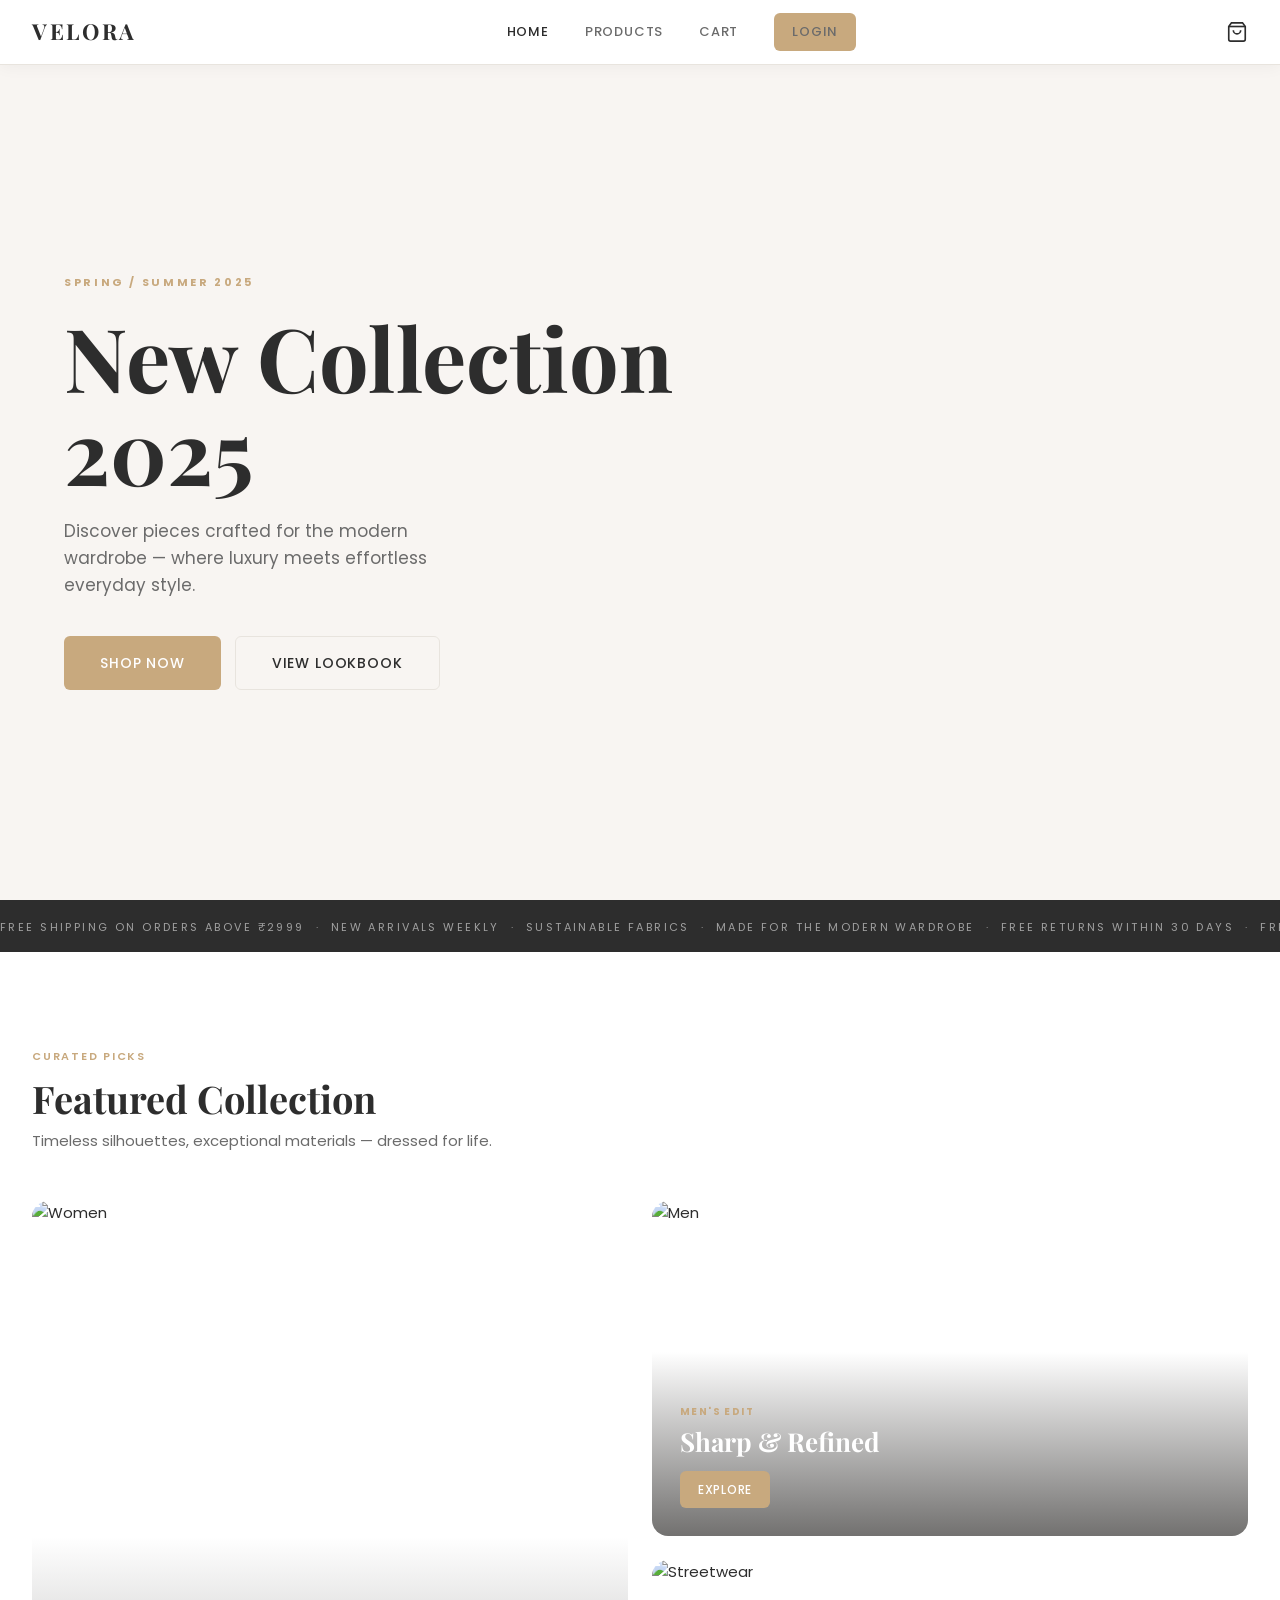
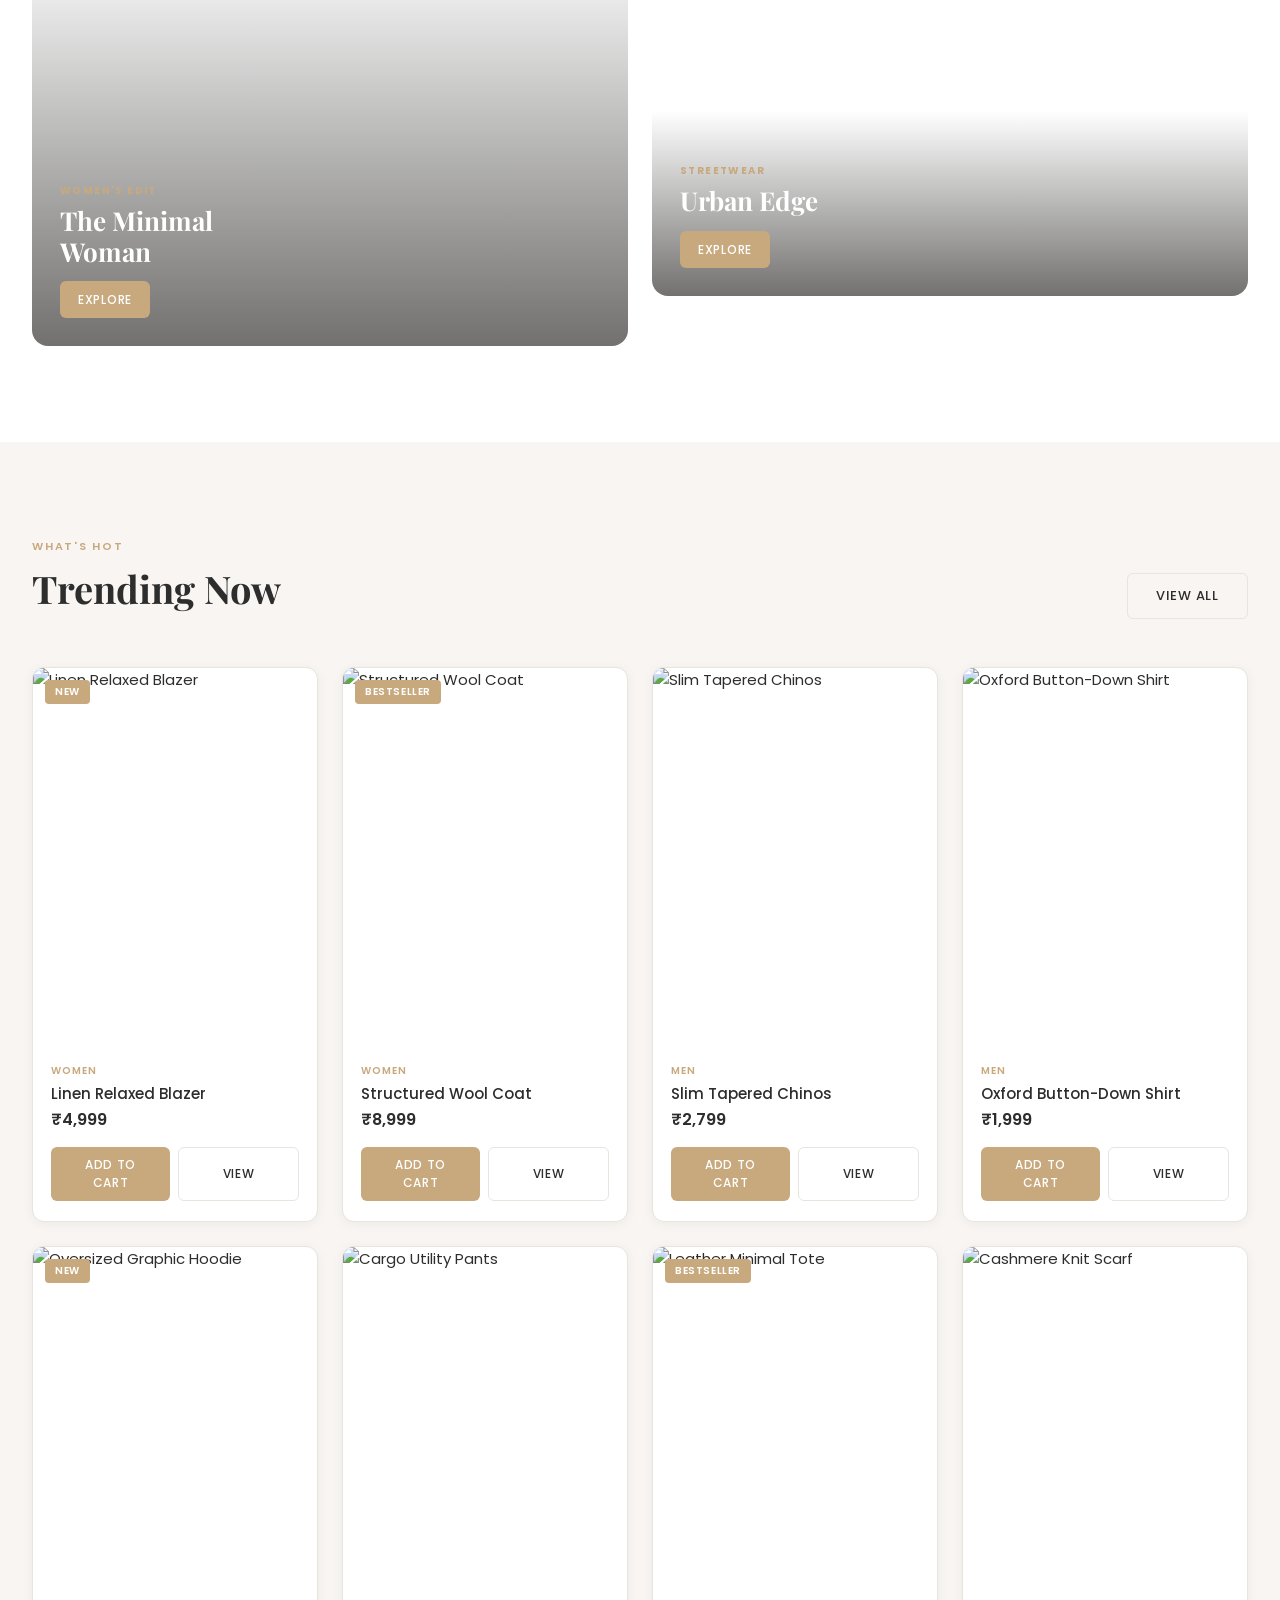
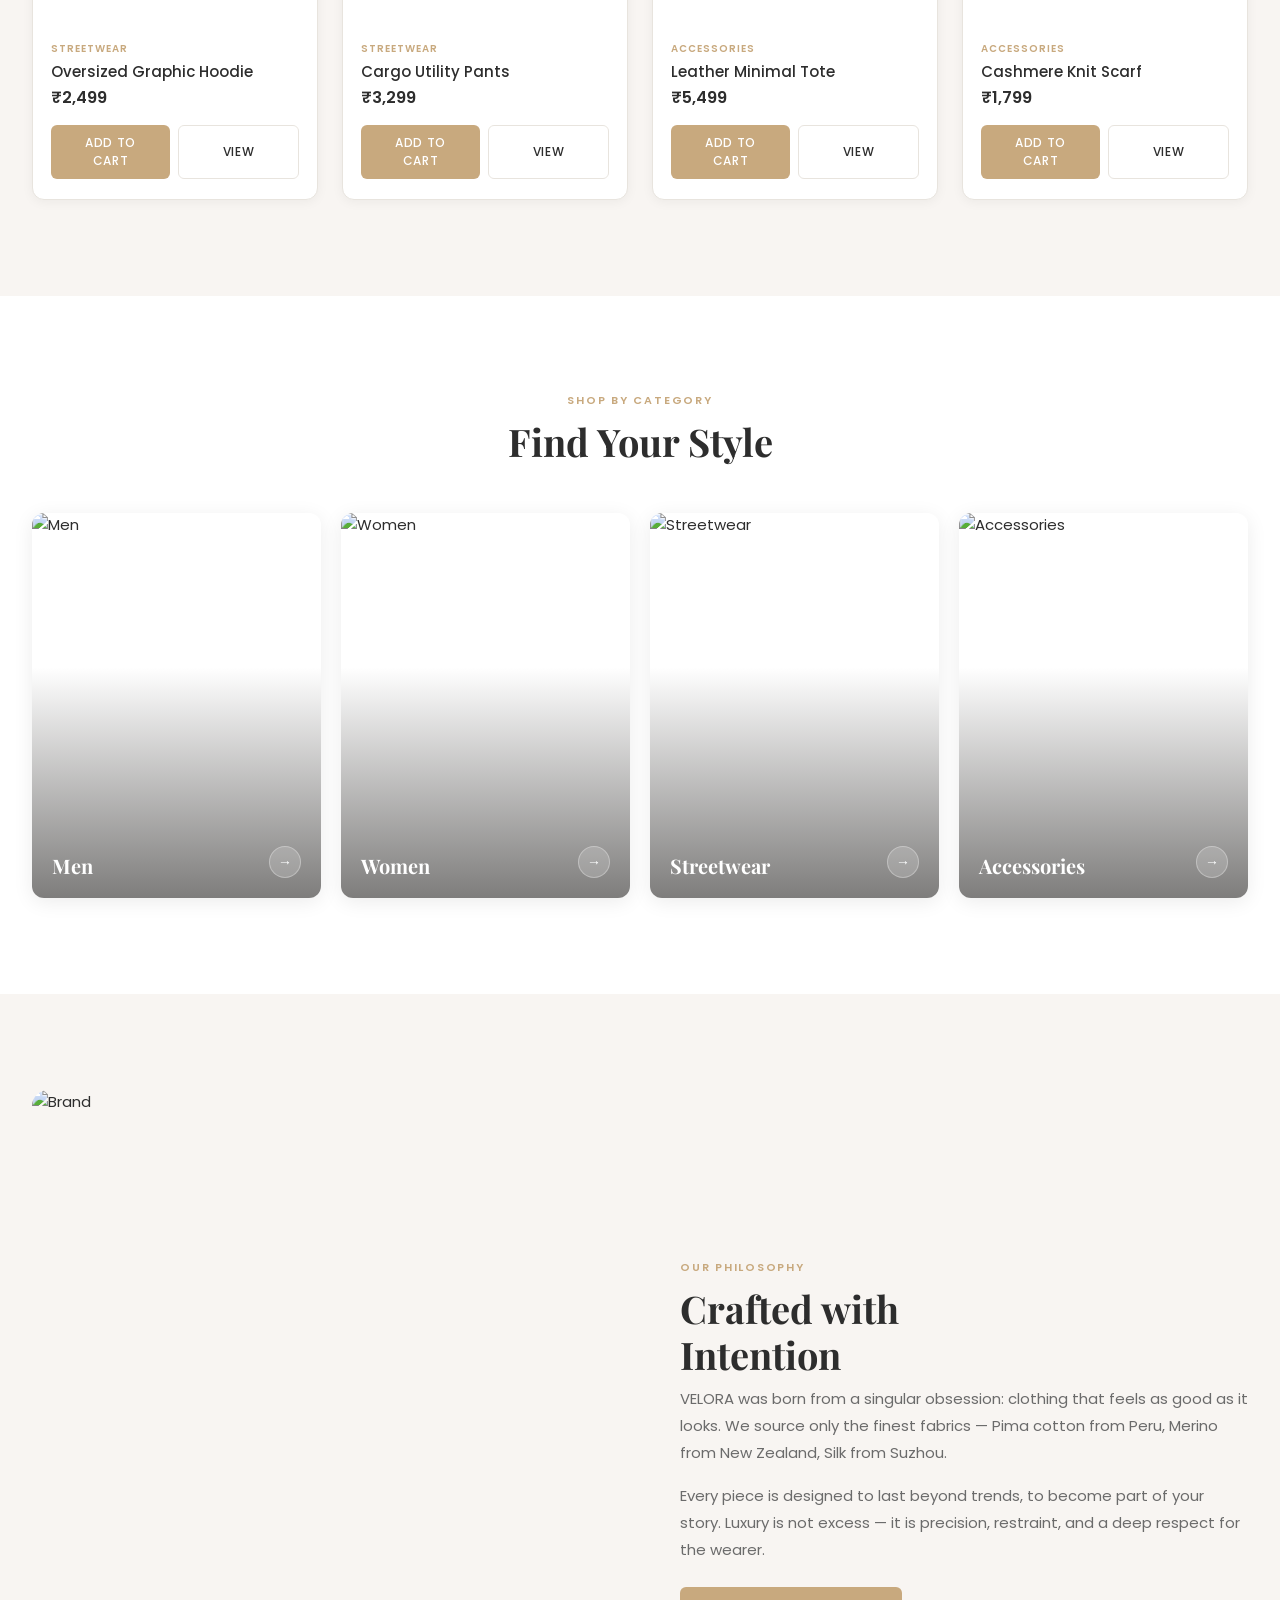
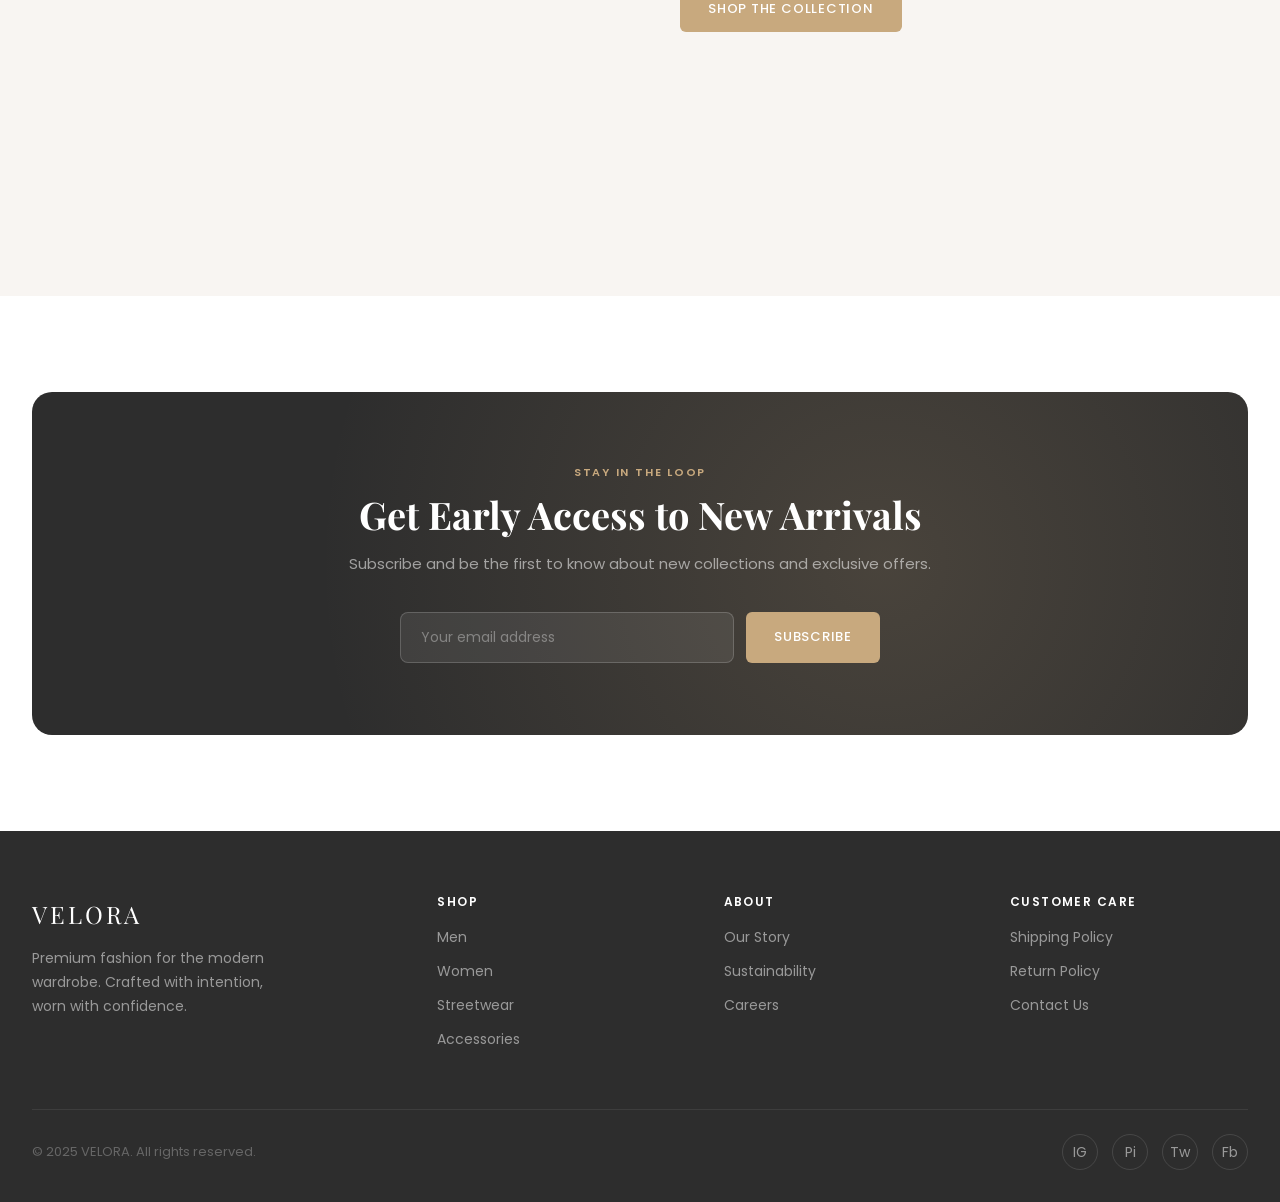
==== index.html @ db55fa59 "first commit" ====
<!DOCTYPE html>
<html lang="en">
<head>
<meta charset="UTF-8"/><meta name="viewport" content="width=device-width,initial-scale=1.0"/>
<title>VELORA – New Collection 2025</title>
<link href="https://fonts.googleapis.com/css2?family=Playfair+Display:ital,wght@0,400;0,600;0,700;1,400&family=Poppins:wght@300;400;500;600&display=swap" rel="stylesheet"/>
<style>
*,*::before,*::after{box-sizing:border-box;margin:0;padding:0}
html{scroll-behavior:smooth}
body{background:#F8F5F2;color:#2D2D2D;font-family:'Poppins',sans-serif;font-size:15px;line-height:1.6;-webkit-font-smoothing:antialiased}
img{display:block;width:100%;object-fit:cover}
a{color:inherit;text-decoration:none}
h1,h2,h3,h4{font-family:'Playfair Display',serif;line-height:1.2}
/* Navbar */
.navbar{position:sticky;top:0;z-index:100;background:#fff;box-shadow:0 1px 0 #E8E4DE,0 2px 16px rgba(0,0,0,.05);height:64px;display:flex;align-items:center}
.nav-inner{max-width:1280px;margin:0 auto;width:100%;padding:0 32px;display:flex;align-items:center;justify-content:space-between}
.nav-logo{font-family:'Playfair Display',serif;font-size:22px;font-weight:700;letter-spacing:.12em;color:#2D2D2D}
.nav-links{display:flex;align-items:center;gap:36px}
.nav-links a{font-size:13px;font-weight:500;letter-spacing:.06em;text-transform:uppercase;color:#6B6B6B;transition:color .2s}
.nav-links a:hover,.nav-links a.active{color:#2D2D2D}
.cart-wrap{position:relative;display:flex;align-items:center;cursor:pointer}
.cart-badge{position:absolute;top:-8px;right:-10px;background:#C8A97E;color:#fff;font-size:10px;font-weight:700;width:18px;height:18px;border-radius:50%;display:none;align-items:center;justify-content:center}
.hamburger{display:none;background:none;border:none;cursor:pointer;padding:4px}
.hamburger span{display:block;width:24px;height:2px;background:#2D2D2D;margin:5px 0;transition:.3s}
.mobile-menu{display:none;flex-direction:column;position:absolute;top:64px;left:0;right:0;background:#fff;border-top:1px solid #E8E4DE;padding:16px 32px 24px;box-shadow:0 8px 24px rgba(0,0,0,.08);z-index:99}
.mobile-menu.open{display:flex}
.mobile-menu a{padding:12px 0;border-bottom:1px solid #E8E4DE;font-size:14px;font-weight:500;color:#2D2D2D}
.mobile-menu a:last-child{border:none}
/* Buttons */
.btn{display:inline-flex;align-items:center;justify-content:center;gap:8px;padding:12px 28px;background:#C8A97E;color:#fff;border:none;border-radius:6px;font-family:'Poppins',sans-serif;font-size:13px;font-weight:500;letter-spacing:.06em;text-transform:uppercase;cursor:pointer;transition:background .2s,transform .15s,box-shadow .2s}
.btn:hover{background:#B89666;transform:translateY(-1px);box-shadow:0 6px 20px rgba(200,169,126,.32)}
.btn-outline{background:transparent;color:#2D2D2D;border:1.5px solid #E8E4DE}
.btn-outline:hover{background:#F8F5F2;border-color:#C8A97E;color:#C8A97E;box-shadow:none}
.btn-lg{padding:15px 36px;font-size:14px}
.btn-sm{padding:9px 18px;font-size:12px}
/* Helpers */
.section-label{font-size:11px;font-weight:600;letter-spacing:.16em;text-transform:uppercase;color:#C8A97E;margin-bottom:10px}
.section-title{font-family:'Playfair Display',serif;font-size:clamp(26px,3.5vw,38px);color:#2D2D2D;margin-bottom:8px}
.section-sub{color:#6B6B6B;font-size:15px;max-width:480px}
/* Product cards */
.product-card{background:#fff;border:1px solid #E8E4DE;border-radius:12px;overflow:hidden;box-shadow:0 2px 12px rgba(0,0,0,.05);transition:transform .3s,box-shadow .3s;cursor:pointer}
.product-card:hover{transform:translateY(-6px);box-shadow:0 16px 40px rgba(0,0,0,.1)}
.img-wrap{aspect-ratio:3/4;overflow:hidden;position:relative}
.img-wrap img{height:100%;width:100%;object-fit:cover;transition:transform .5s}
.product-card:hover .img-wrap img{transform:scale(1.06)}
.badge{position:absolute;top:12px;left:12px;background:#C8A97E;color:#fff;font-size:10px;font-weight:600;letter-spacing:.06em;text-transform:uppercase;padding:4px 10px;border-radius:4px}
.card-body{padding:16px 18px 20px}
.cat-tag{font-size:10px;font-weight:600;letter-spacing:.1em;text-transform:uppercase;color:#C8A97E;margin-bottom:6px}
.card-body h3{font-family:'Poppins',sans-serif;font-size:15px;font-weight:500;margin-bottom:4px}
.price{font-size:16px;font-weight:600;margin-bottom:14px}
.card-actions{display:flex;gap:8px}
.card-actions .btn{flex:1}
.products-grid{display:grid;grid-template-columns:repeat(auto-fill,minmax(260px,1fr));gap:24px}
/* Footer */
footer{background:#2D2D2D;color:#c8c8c8;padding:64px 32px 32px}
.footer-inner{max-width:1280px;margin:0 auto;display:grid;grid-template-columns:1.5fr repeat(3,1fr);gap:48px}
.footer-logo{font-family:'Playfair Display',serif;font-size:24px;color:#fff;letter-spacing:.12em;margin-bottom:14px}
.footer-brand p{font-size:14px;line-height:1.7;color:#999;max-width:240px}
footer h4{font-family:'Poppins',sans-serif;font-size:12px;font-weight:600;letter-spacing:.12em;text-transform:uppercase;color:#fff;margin-bottom:16px}
footer ul{list-style:none}
footer ul li{margin-bottom:10px}
footer ul li a{font-size:14px;color:#999;transition:color .2s}
footer ul li a:hover{color:#C8A97E}
.footer-bottom{max-width:1280px;margin:48px auto 0;padding-top:24px;border-top:1px solid rgba(255,255,255,.08);display:flex;align-items:center;justify-content:space-between;flex-wrap:wrap;gap:12px}
.footer-bottom p{font-size:13px;color:#666}
.social-icons{display:flex;gap:14px}
.social-icons a{width:36px;height:36px;border-radius:50%;border:1px solid rgba(255,255,255,.12);display:flex;align-items:center;justify-content:center;color:#999;font-size:14px;transition:background .2s,color .2s,border-color .2s}
.social-icons a:hover{background:#C8A97E;border-color:#C8A97E;color:#fff}
/* Animations */
@keyframes toastIn{from{opacity:0;transform:translateY(12px)}to{opacity:1;transform:translateY(0)}}
@keyframes toastOut{from{opacity:1}to{opacity:0;transform:translateY(12px)}}
@keyframes fadeUp{from{opacity:0;transform:translateY(24px)}to{opacity:1;transform:translateY(0)}}
@keyframes heroPan{from{transform:scale(1.04)}to{transform:scale(1.08) translateX(-2%)}}
@keyframes marqueeAnim{from{transform:translateX(0)}to{transform:translateX(-50%)}}
/* Hero */
.hero{position:relative;height:calc(100vh - 64px);min-height:520px;overflow:hidden;display:flex;align-items:center}
.hero-bg{position:absolute;inset:0;background:url('https://images.unsplash.com/photo-1490481651871-ab68de25d43d?w=1600&q=85') center/cover no-repeat;animation:heroPan 18s ease-in-out infinite alternate}
.hero-overlay{position:absolute;inset:0;background:linear-gradient(100deg,rgba(248,245,242,.75) 0%,rgba(248,245,242,.15) 80%)}
.hero-content{position:relative;z-index:2;max-width:1280px;margin:0 auto;padding:0 64px;width:100%}
.hero-eyebrow{font-size:11px;font-weight:700;letter-spacing:.24em;text-transform:uppercase;color:#C8A97E;margin-bottom:18px;animation:fadeUp .7s .1s both}
.hero h1{font-size:clamp(42px,7vw,88px);font-weight:700;line-height:1.06;color:#2D2D2D;margin-bottom:22px;animation:fadeUp .7s .2s both}
.hero p{font-size:17px;color:#6B6B6B;max-width:420px;margin-bottom:36px;animation:fadeUp .7s .3s both}
.hero-cta{animation:fadeUp .7s .4s both;display:flex;gap:14px;flex-wrap:wrap}
/* Marquee */
.marquee-bar{background:#2D2D2D;padding:14px 0;overflow:hidden;white-space:nowrap}
.marquee-inner{display:inline-block;animation:marqueeAnim 28s linear infinite;font-size:11px;letter-spacing:.22em;text-transform:uppercase;color:rgba(255,255,255,.55)}
/* Sections */
.section{padding:96px 32px}
.section-inner{max-width:1280px;margin:0 auto}
/* Featured */
.featured-grid{display:grid;grid-template-columns:1fr 1fr;gap:24px}
.featured-card{border-radius:16px;overflow:hidden;position:relative;aspect-ratio:4/5;cursor:pointer}
.featured-card img{width:100%;height:100%;object-fit:cover;transition:transform .6s}
.featured-card:hover img{transform:scale(1.06)}
.fc-overlay{position:absolute;inset:0;background:linear-gradient(to top,rgba(20,18,16,.6) 0%,transparent 55%)}
.fc-content{position:absolute;bottom:28px;left:28px}
.fc-tag{font-size:10px;letter-spacing:.14em;text-transform:uppercase;color:#C8A97E;font-weight:700;margin-bottom:6px}
.fc-content h3{font-family:'Playfair Display',serif;font-size:26px;color:#fff;margin-bottom:14px}
/* Categories */
.cats-grid{display:grid;grid-template-columns:repeat(4,1fr);gap:20px}
.cat-card{border-radius:12px;overflow:hidden;position:relative;aspect-ratio:3/4;cursor:pointer;box-shadow:0 4px 20px rgba(0,0,0,.08)}
.cat-card img{width:100%;height:100%;object-fit:cover;transition:transform .5s}
.cat-card:hover img{transform:scale(1.08)}
.cat-overlay{position:absolute;inset:0;background:linear-gradient(to top,rgba(20,18,16,.55) 0%,transparent 60%);transition:background .3s}
.cat-card:hover .cat-overlay{background:linear-gradient(to top,rgba(20,18,16,.7) 0%,transparent 100%)}
.cat-label{position:absolute;bottom:0;left:0;right:0;padding:20px;display:flex;align-items:flex-end;justify-content:space-between}
.cat-label h3{font-family:'Playfair Display',serif;font-size:20px;color:#fff}
.cat-arrow{width:32px;height:32px;border-radius:50%;background:rgba(255,255,255,.18);border:1px solid rgba(255,255,255,.3);display:flex;align-items:center;justify-content:center;color:#fff;font-size:14px;transition:background .2s,transform .2s}
.cat-card:hover .cat-arrow{background:#C8A97E;transform:translateX(3px)}
/* Story */
.story-grid{display:grid;grid-template-columns:1fr 1fr;gap:80px;align-items:center}
.story-img{aspect-ratio:4/5;border-radius:16px;overflow:hidden}
.story-img img{width:100%;height:100%;object-fit:cover}
.story-text p{color:#6B6B6B;margin-bottom:16px;font-size:15px;line-height:1.8}
/* Newsletter */
.newsletter{background:#2D2D2D;border-radius:20px;padding:72px 64px;text-align:center;position:relative;overflow:hidden}
.newsletter::before{content:'';position:absolute;inset:0;background:radial-gradient(circle at 70% 50%,rgba(200,169,126,.18) 0%,transparent 65%)}
.newsletter h2{font-size:clamp(26px,3vw,38px);color:#fff;margin-bottom:14px;position:relative}
.newsletter p{color:rgba(255,255,255,.55);margin-bottom:36px;position:relative}
.nl-form{display:flex;gap:12px;max-width:480px;margin:0 auto;position:relative}
.nl-form input{flex:1;padding:14px 20px;border:1.5px solid rgba(255,255,255,.18);background:rgba(255,255,255,.08);color:#fff;border-radius:8px;font-family:'Poppins',sans-serif;font-size:14px;outline:none}
.nl-form input::placeholder{color:rgba(255,255,255,.35)}
.nl-form input:focus{border-color:#C8A97E}
/* Responsive */
@media(max-width:1024px){.cats-grid{grid-template-columns:repeat(2,1fr)}.footer-inner{grid-template-columns:1fr 1fr!important;gap:32px}}
@media(max-width:768px){
  .nav-inner{padding:0 20px}.nav-links{display:none}.hamburger{display:block}
  .hero-content{padding:0 24px}
  .featured-grid{grid-template-columns:1fr}
  .story-grid{grid-template-columns:1fr;gap:40px}
  .newsletter{padding:48px 24px}.nl-form{flex-direction:column}
  .section{padding:64px 20px}
  .footer-inner{grid-template-columns:1fr!important;gap:28px}
  .products-grid{grid-template-columns:repeat(2,1fr)!important;gap:16px}
}
@media(max-width:480px){.cats-grid{grid-template-columns:repeat(2,1fr)}.products-grid{grid-template-columns:1fr!important}}
</style>
</head>
<body>

<nav class="navbar">
  <div class="nav-inner">
    <a href="index.html" class="nav-logo">VELORA</a>
    <div class="nav-links">
      <a href="index.html" class="active">Home</a>
      <a href="products.html">Products</a>
      <a href="cart.html" style="position:relative">Cart<span class="cart-badge" style="position:absolute;top:-8px;right:-16px">0</span></a>
      <a href="login.html" class="btn btn-sm">Login</a>
    </div>
    <div style="display:flex;align-items:center;gap:16px">
      <a href="cart.html" class="cart-wrap">
        <svg width="22" height="22" viewBox="0 0 24 24" fill="none" stroke="#2D2D2D" stroke-width="1.8"><path d="M6 2L3 6v14a2 2 0 002 2h14a2 2 0 002-2V6l-3-4z"/><line x1="3" y1="6" x2="21" y2="6"/><path d="M16 10a4 4 0 01-8 0"/></svg>
        <span class="cart-badge">0</span>
      </a>
      <button class="hamburger" id="menuToggle"><span></span><span></span><span></span></button>
    </div>
  </div>
  <div class="mobile-menu" id="mobileMenu">
    <a href="index.html">Home</a><a href="products.html">Products</a><a href="cart.html">Cart</a><a href="login.html">Login</a>
  </div>
</nav>

<section class="hero">
  <div class="hero-bg"></div>
  <div class="hero-overlay"></div>
  <div class="hero-content">
    <div class="hero-eyebrow">Spring / Summer 2025</div>
    <h1>New Collection<br/>2025</h1>
    <p>Discover pieces crafted for the modern wardrobe — where luxury meets effortless everyday style.</p>
    <div class="hero-cta">
      <a href="products.html" class="btn btn-lg">Shop Now</a>
      <a href="products.html" class="btn btn-outline btn-lg">View Lookbook</a>
    </div>
  </div>
</section>

<div class="marquee-bar"><div class="marquee-inner">FREE SHIPPING ON ORDERS ABOVE ₹2999 &nbsp;·&nbsp; NEW ARRIVALS WEEKLY &nbsp;·&nbsp; SUSTAINABLE FABRICS &nbsp;·&nbsp; MADE FOR THE MODERN WARDROBE &nbsp;·&nbsp; FREE RETURNS WITHIN 30 DAYS &nbsp;·&nbsp; FREE SHIPPING ON ORDERS ABOVE ₹2999 &nbsp;·&nbsp; NEW ARRIVALS WEEKLY &nbsp;·&nbsp; SUSTAINABLE FABRICS &nbsp;·&nbsp; MADE FOR THE MODERN WARDROBE &nbsp;·&nbsp; FREE RETURNS WITHIN 30 DAYS &nbsp;·&nbsp;</div></div>

<section class="section" style="background:#fff">
  <div class="section-inner">
    <div style="margin-bottom:48px">
      <div class="section-label">Curated Picks</div>
      <h2 class="section-title">Featured Collection</h2>
      <p class="section-sub">Timeless silhouettes, exceptional materials — dressed for life.</p>
    </div>
    <div class="featured-grid">
      <div class="featured-card" onclick="location='products.html?cat=Women'">
        <img src="https://images.unsplash.com/photo-1515886657613-9f3515b0c78f?w=800&q=80" alt="Women" loading="lazy"/>
        <div class="fc-overlay"></div>
        <div class="fc-content"><div class="fc-tag">Women's Edit</div><h3>The Minimal<br/>Woman</h3><a href="products.html?cat=Women" class="btn btn-sm" onclick="event.stopPropagation()">Explore</a></div>
      </div>
      <div style="display:flex;flex-direction:column;gap:24px">
        <div class="featured-card" style="aspect-ratio:16/9" onclick="location='products.html?cat=Men'">
          <img src="https://images.unsplash.com/photo-1507003211169-0a1dd7228f2d?w=800&q=80" alt="Men" loading="lazy"/>
          <div class="fc-overlay"></div>
          <div class="fc-content"><div class="fc-tag">Men's Edit</div><h3>Sharp &amp; Refined</h3><a href="products.html?cat=Men" class="btn btn-sm" onclick="event.stopPropagation()">Explore</a></div>
        </div>
        <div class="featured-card" style="aspect-ratio:16/9" onclick="location='products.html?cat=Streetwear'">
          <img src="https://images.unsplash.com/photo-1523398002811-999ca8dec234?w=800&q=80" alt="Streetwear" loading="lazy"/>
          <div class="fc-overlay"></div>
          <div class="fc-content"><div class="fc-tag">Streetwear</div><h3>Urban Edge</h3><a href="products.html?cat=Streetwear" class="btn btn-sm" onclick="event.stopPropagation()">Explore</a></div>
        </div>
      </div>
    </div>
  </div>
</section>

<section class="section">
  <div class="section-inner">
    <div style="display:flex;align-items:flex-end;justify-content:space-between;flex-wrap:wrap;gap:20px;margin-bottom:48px">
      <div><div class="section-label">What's Hot</div><h2 class="section-title">Trending Now</h2></div>
      <a href="products.html" class="btn btn-outline">View All</a>
    </div>
    <div class="products-grid" id="trendingGrid"></div>
  </div>
</section>

<section class="section" style="background:#fff">
  <div class="section-inner">
    <div style="text-align:center;margin-bottom:48px">
      <div class="section-label">Shop By Category</div>
      <h2 class="section-title">Find Your Style</h2>
    </div>
    <div class="cats-grid">
      <div class="cat-card" onclick="location='products.html?cat=Men'"><img src="https://images.unsplash.com/photo-1617196034183-421b4040ed20?w=600&q=80" alt="Men" loading="lazy"/><div class="cat-overlay"></div><div class="cat-label"><h3>Men</h3><span class="cat-arrow">→</span></div></div>
      <div class="cat-card" onclick="location='products.html?cat=Women'"><img src="https://images.unsplash.com/photo-1529139574466-a303027c1d8b?w=600&q=80" alt="Women" loading="lazy"/><div class="cat-overlay"></div><div class="cat-label"><h3>Women</h3><span class="cat-arrow">→</span></div></div>
      <div class="cat-card" onclick="location='products.html?cat=Streetwear'"><img src="https://images.unsplash.com/photo-1511400631714-5b8a5c3b4bc7?w=600&q=80" alt="Streetwear" loading="lazy"/><div class="cat-overlay"></div><div class="cat-label"><h3>Streetwear</h3><span class="cat-arrow">→</span></div></div>
      <div class="cat-card" onclick="location='products.html?cat=Accessories'"><img src="https://images.unsplash.com/photo-1584917865442-de89df76afd3?w=600&q=80" alt="Accessories" loading="lazy"/><div class="cat-overlay"></div><div class="cat-label"><h3>Accessories</h3><span class="cat-arrow">→</span></div></div>
    </div>
  </div>
</section>

<section class="section">
  <div class="section-inner">
    <div class="story-grid">
      <div class="story-img"><img src="https://images.unsplash.com/photo-1558618666-fcd25c85cd64?w=800&q=80" alt="Brand" loading="lazy"/></div>
      <div class="story-text">
        <div class="section-label">Our Philosophy</div>
        <h2 class="section-title">Crafted with<br/>Intention</h2>
        <p>VELORA was born from a singular obsession: clothing that feels as good as it looks. We source only the finest fabrics — Pima cotton from Peru, Merino from New Zealand, Silk from Suzhou.</p>
        <p>Every piece is designed to last beyond trends, to become part of your story. Luxury is not excess — it is precision, restraint, and a deep respect for the wearer.</p>
        <a href="products.html" class="btn" style="margin-top:8px">Shop The Collection</a>
      </div>
    </div>
  </div>
</section>

<section class="section" style="background:#fff">
  <div class="section-inner">
    <div class="newsletter">
      <div class="section-label" style="color:#C8A97E">Stay in the Loop</div>
      <h2>Get Early Access to New Arrivals</h2>
      <p>Subscribe and be the first to know about new collections and exclusive offers.</p>
      <div class="nl-form">
        <input type="email" placeholder="Your email address" id="nlEmail"/>
        <button class="btn" onclick="doSubscribe()">Subscribe</button>
      </div>
    </div>
  </div>
</section>

<footer>
  <div class="footer-inner">
    <div class="footer-brand"><div class="footer-logo">VELORA</div><p>Premium fashion for the modern wardrobe. Crafted with intention, worn with confidence.</p></div>
    <div><h4>Shop</h4><ul><li><a href="products.html?cat=Men">Men</a></li><li><a href="products.html?cat=Women">Women</a></li><li><a href="products.html?cat=Streetwear">Streetwear</a></li><li><a href="products.html?cat=Accessories">Accessories</a></li></ul></div>
    <div><h4>About</h4><ul><li><a href="#">Our Story</a></li><li><a href="#">Sustainability</a></li><li><a href="#">Careers</a></li></ul></div>
    <div><h4>Customer Care</h4><ul><li><a href="#">Shipping Policy</a></li><li><a href="#">Return Policy</a></li><li><a href="#">Contact Us</a></li></ul></div>
  </div>
  <div class="footer-bottom"><p>© 2025 VELORA. All rights reserved.</p><div class="social-icons"><a href="#">IG</a><a href="#">Pi</a><a href="#">Tw</a><a href="#">Fb</a></div></div>
</footer>

<script>
const PRODUCTS=[{id:1,name:"Linen Relaxed Blazer",price:4999,category:"Women",image:"https://images.unsplash.com/photo-1594938298603-c8148c4b4a2b?w=600&q=80",material:"100% Linen",fit:"Relaxed Fit",care:"Dry Clean Only",badge:"New",description:"A relaxed-fit blazer crafted from premium linen. Perfect for effortless sophistication."},{id:2,name:"Structured Wool Coat",price:8999,category:"Women",image:"https://images.unsplash.com/photo-1539109136881-3be0616acf4b?w=600&q=80",material:"90% Merino Wool, 10% Cashmere",fit:"Tailored Fit",care:"Dry Clean Only",badge:"Bestseller",description:"A timeless structured coat in fine merino wool."},{id:3,name:"Slim Tapered Chinos",price:2799,category:"Men",image:"https://images.unsplash.com/photo-1552902865-b72c031ac5ea?w=600&q=80",material:"98% Cotton, 2% Elastane",fit:"Slim Tapered",care:"Machine Wash Cold",badge:"",description:"Slim tapered chinos with a refined finish."},{id:4,name:"Oxford Button-Down Shirt",price:1999,category:"Men",image:"https://images.unsplash.com/photo-1620012253295-c15cc3e65df4?w=600&q=80",material:"100% Oxford Cotton",fit:"Regular Fit",care:"Machine Wash Warm",badge:"",description:"A classic Oxford shirt, elevated with premium fabric."},{id:5,name:"Oversized Graphic Hoodie",price:2499,category:"Streetwear",image:"https://images.unsplash.com/photo-1556821840-3a63f15732ce?w=600&q=80",material:"100% Heavyweight Cotton",fit:"Oversized Fit",care:"Machine Wash Cold",badge:"New",description:"Heavyweight oversized hoodie with a bold graphic print."},{id:6,name:"Cargo Utility Pants",price:3299,category:"Streetwear",image:"https://images.unsplash.com/photo-1624378439575-d8705ad7ae80?w=600&q=80",material:"100% Ripstop Cotton",fit:"Relaxed Fit",care:"Machine Wash Cold",badge:"",description:"Technical cargo pants with multiple pockets."},{id:7,name:"Leather Minimal Tote",price:5499,category:"Accessories",image:"https://images.unsplash.com/photo-1548036328-c9fa89d128fa?w=600&q=80",material:"Full-Grain Leather",fit:"One Size",care:"Spot Clean Only",badge:"Bestseller",description:"A clean-lined tote in full-grain leather."},{id:8,name:"Cashmere Knit Scarf",price:1799,category:"Accessories",image:"https://images.unsplash.com/photo-1601924921557-45e6dea0a157?w=600&q=80",material:"100% Pure Cashmere",fit:"One Size",care:"Hand Wash Cold",badge:"",description:"Exceptionally soft pure cashmere scarf."},{id:9,name:"Silk Slip Dress",price:6299,category:"Women",image:"https://images.unsplash.com/photo-1515372039744-b8f02a3ae446?w=600&q=80",material:"100% Silk",fit:"Relaxed Slip",care:"Dry Clean Only",badge:"New",description:"A fluid silk slip dress that moves beautifully."},{id:10,name:"Premium Crewneck Sweater",price:2999,category:"Men",image:"https://images.unsplash.com/photo-1611312449408-fcece27cdbb7?w=600&q=80",material:"100% Pima Cotton",fit:"Regular Fit",care:"Machine Wash Cold",badge:"",description:"A wardrobe essential in fine Pima cotton."},{id:11,name:"Track Jacket",price:2199,category:"Streetwear",image:"https://images.unsplash.com/photo-1591047139829-d91aecb6caea?w=600&q=80",material:"100% Recycled Polyester",fit:"Relaxed Fit",care:"Machine Wash Cold",badge:"",description:"A clean track jacket with minimal branding."},{id:12,name:"Suede Belt",price:1299,category:"Accessories",image:"https://images.unsplash.com/photo-1553062407-98eeb64c6a62?w=600&q=80",material:"Genuine Suede, Brass Hardware",fit:"Adjustable",care:"Spot Clean",badge:"",description:"A refined suede belt with brass hardware."}];
function getCart(){return JSON.parse(localStorage.getItem('velora_cart')||'[]')}
function saveCart(c){localStorage.setItem('velora_cart',JSON.stringify(c));updateBadge()}
function addToCart(id,size,qty){size=size||'M';qty=qty||1;const cart=getCart();const p=PRODUCTS.find(x=>x.id===id);if(!p)return;const ex=cart.find(i=>i.id===id&&i.size===size);if(ex)ex.qty+=qty;else cart.push({id,name:p.name,price:p.price,image:p.image,size,qty});saveCart(cart);toast(p.name+' added to cart')}
function updateBadge(){const n=getCart().reduce((s,i)=>s+i.qty,0);document.querySelectorAll('.cart-badge').forEach(el=>{el.textContent=n;el.style.display=n>0?'flex':'none'})}
function toast(msg){const e=document.querySelector('.v-toast');if(e)e.remove();const t=document.createElement('div');t.className='v-toast';t.innerHTML='✓ '+msg;t.style.cssText='position:fixed;bottom:32px;right:32px;z-index:9999;background:#2D2D2D;color:#fff;padding:14px 22px;border-radius:8px;font-family:Poppins,sans-serif;font-size:14px;display:flex;align-items:center;gap:10px;box-shadow:0 8px 32px rgba(0,0,0,.18);animation:toastIn .3s ease';document.body.appendChild(t);setTimeout(()=>{t.style.opacity='0';t.style.transition='opacity .3s';setTimeout(()=>t.remove(),300)},2500)}
document.getElementById('menuToggle').addEventListener('click',()=>document.getElementById('mobileMenu').classList.toggle('open'));
updateBadge();
const g=document.getElementById('trendingGrid');
PRODUCTS.slice(0,8).forEach(p=>{g.innerHTML+=`<div class="product-card" onclick="location='product.html?id=${p.id}'"><div class="img-wrap"><img src="${p.image}" alt="${p.name}" loading="lazy"/>${p.badge?'<span class="badge">'+p.badge+'</span>':''}</div><div class="card-body"><div class="cat-tag">${p.category}</div><h3>${p.name}</h3><div class="price">₹${p.price.toLocaleString()}</div><div class="card-actions"><button class="btn btn-sm" onclick="event.stopPropagation();addToCart(${p.id})">Add to Cart</button><a href="product.html?id=${p.id}" class="btn btn-sm btn-outline" onclick="event.stopPropagation()">View</a></div></div></div>`});
function doSubscribe(){const e=document.getElementById('nlEmail').value;if(!e||!e.includes('@')){toast('Please enter a valid email');return}toast('Thank you for subscribing!');document.getElementById('nlEmail').value=''}
</script>
</body>
</html>
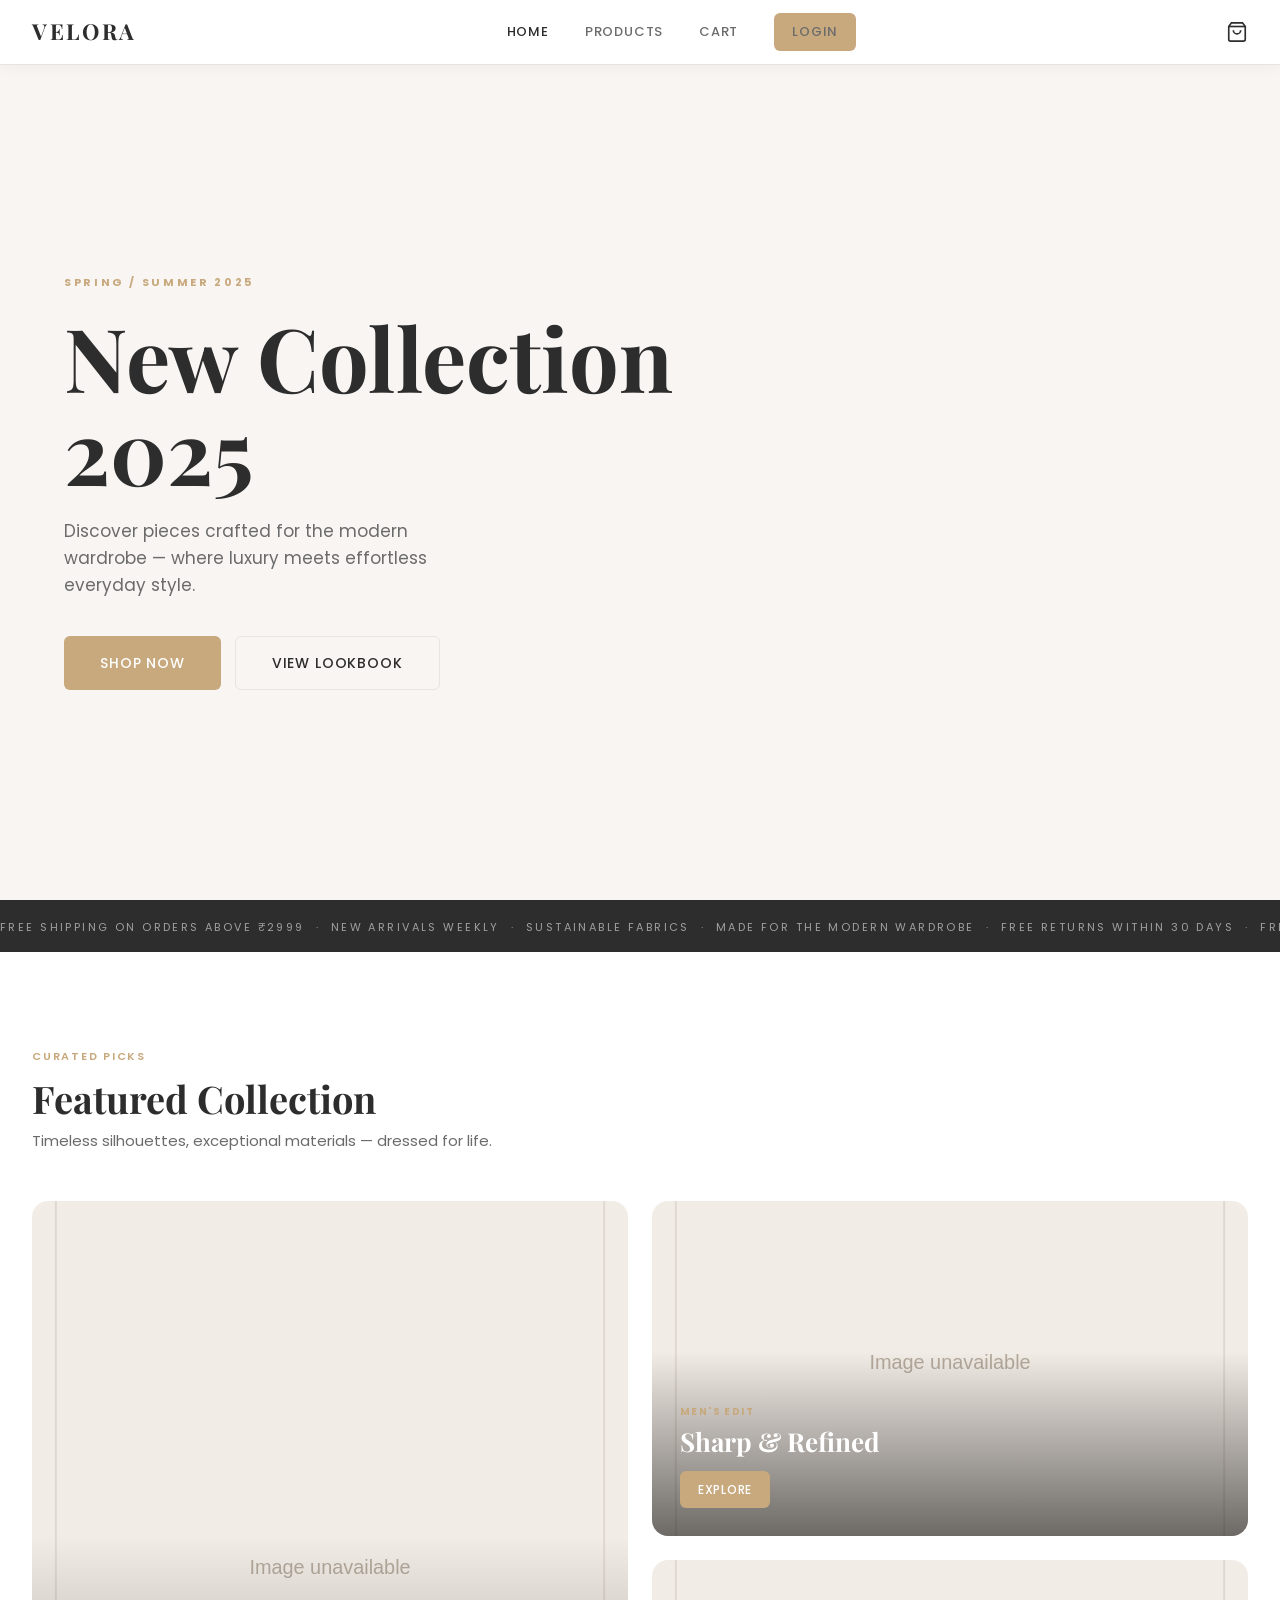
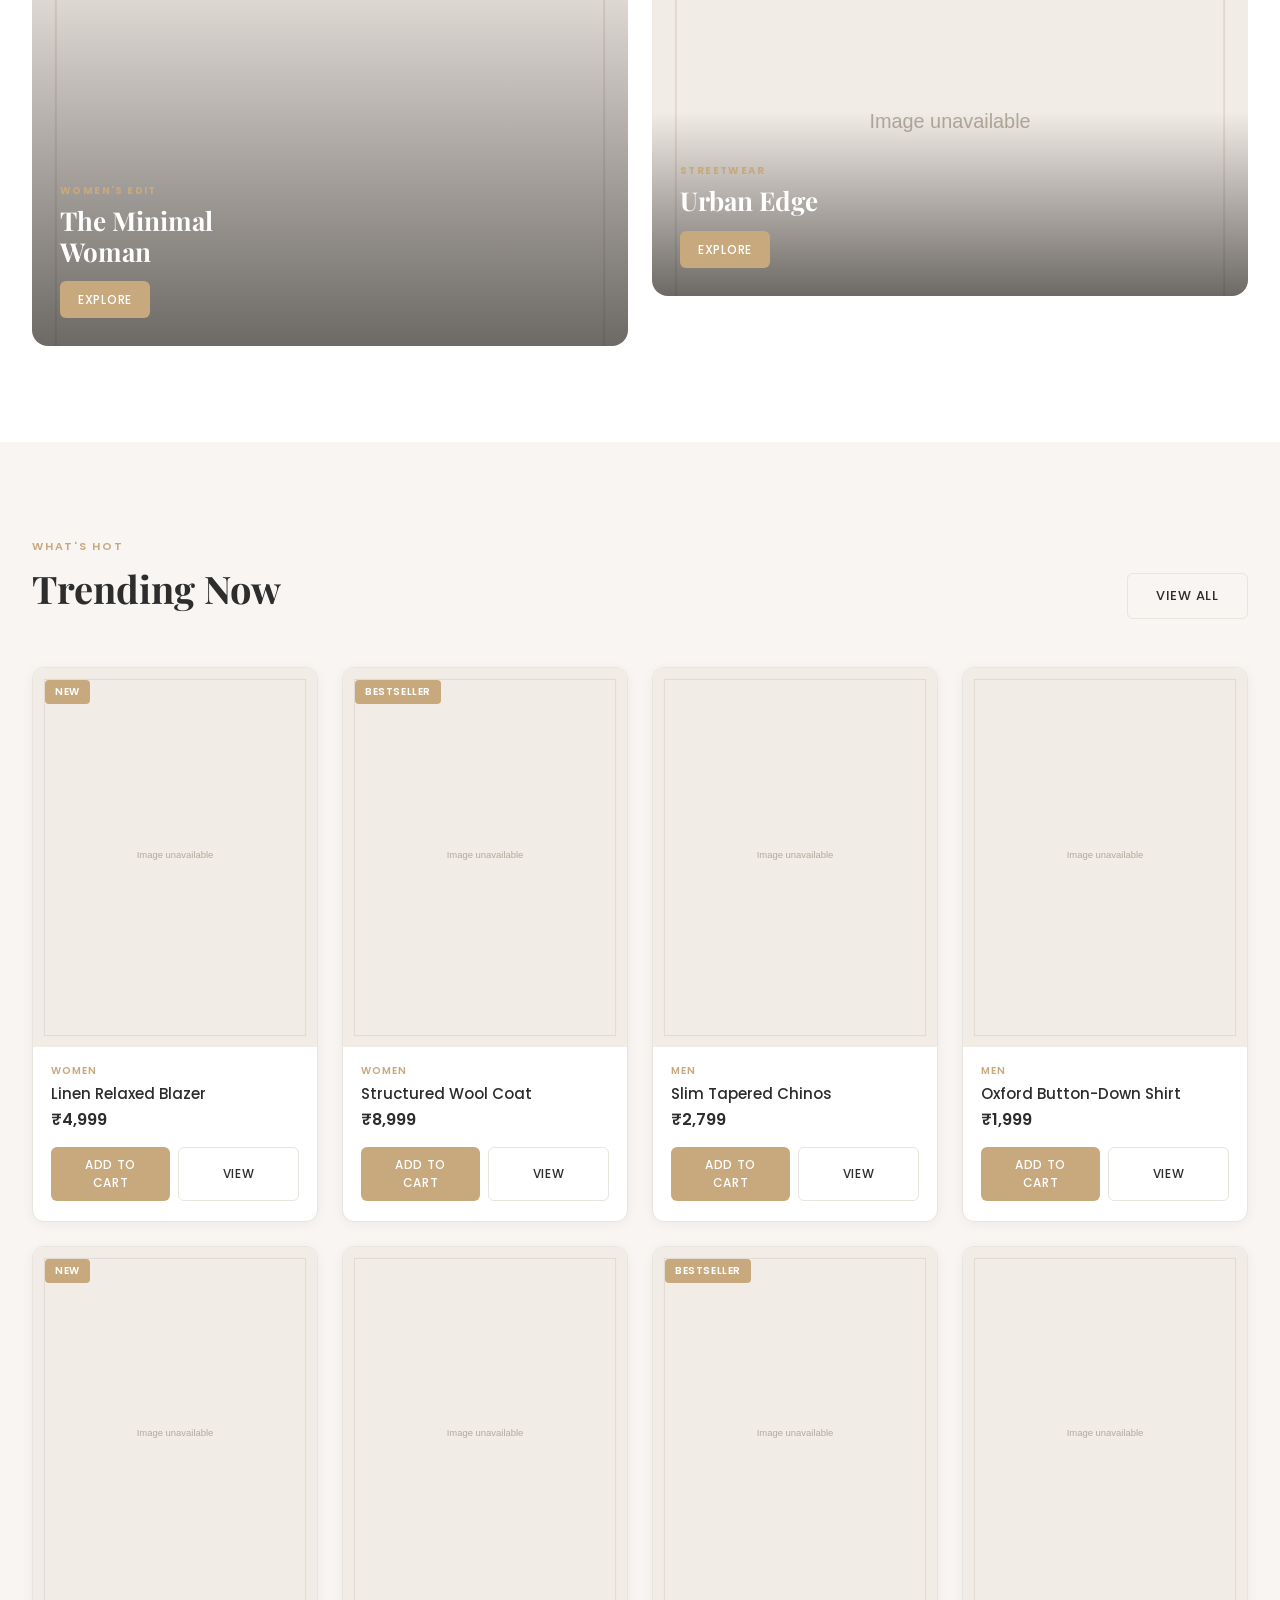
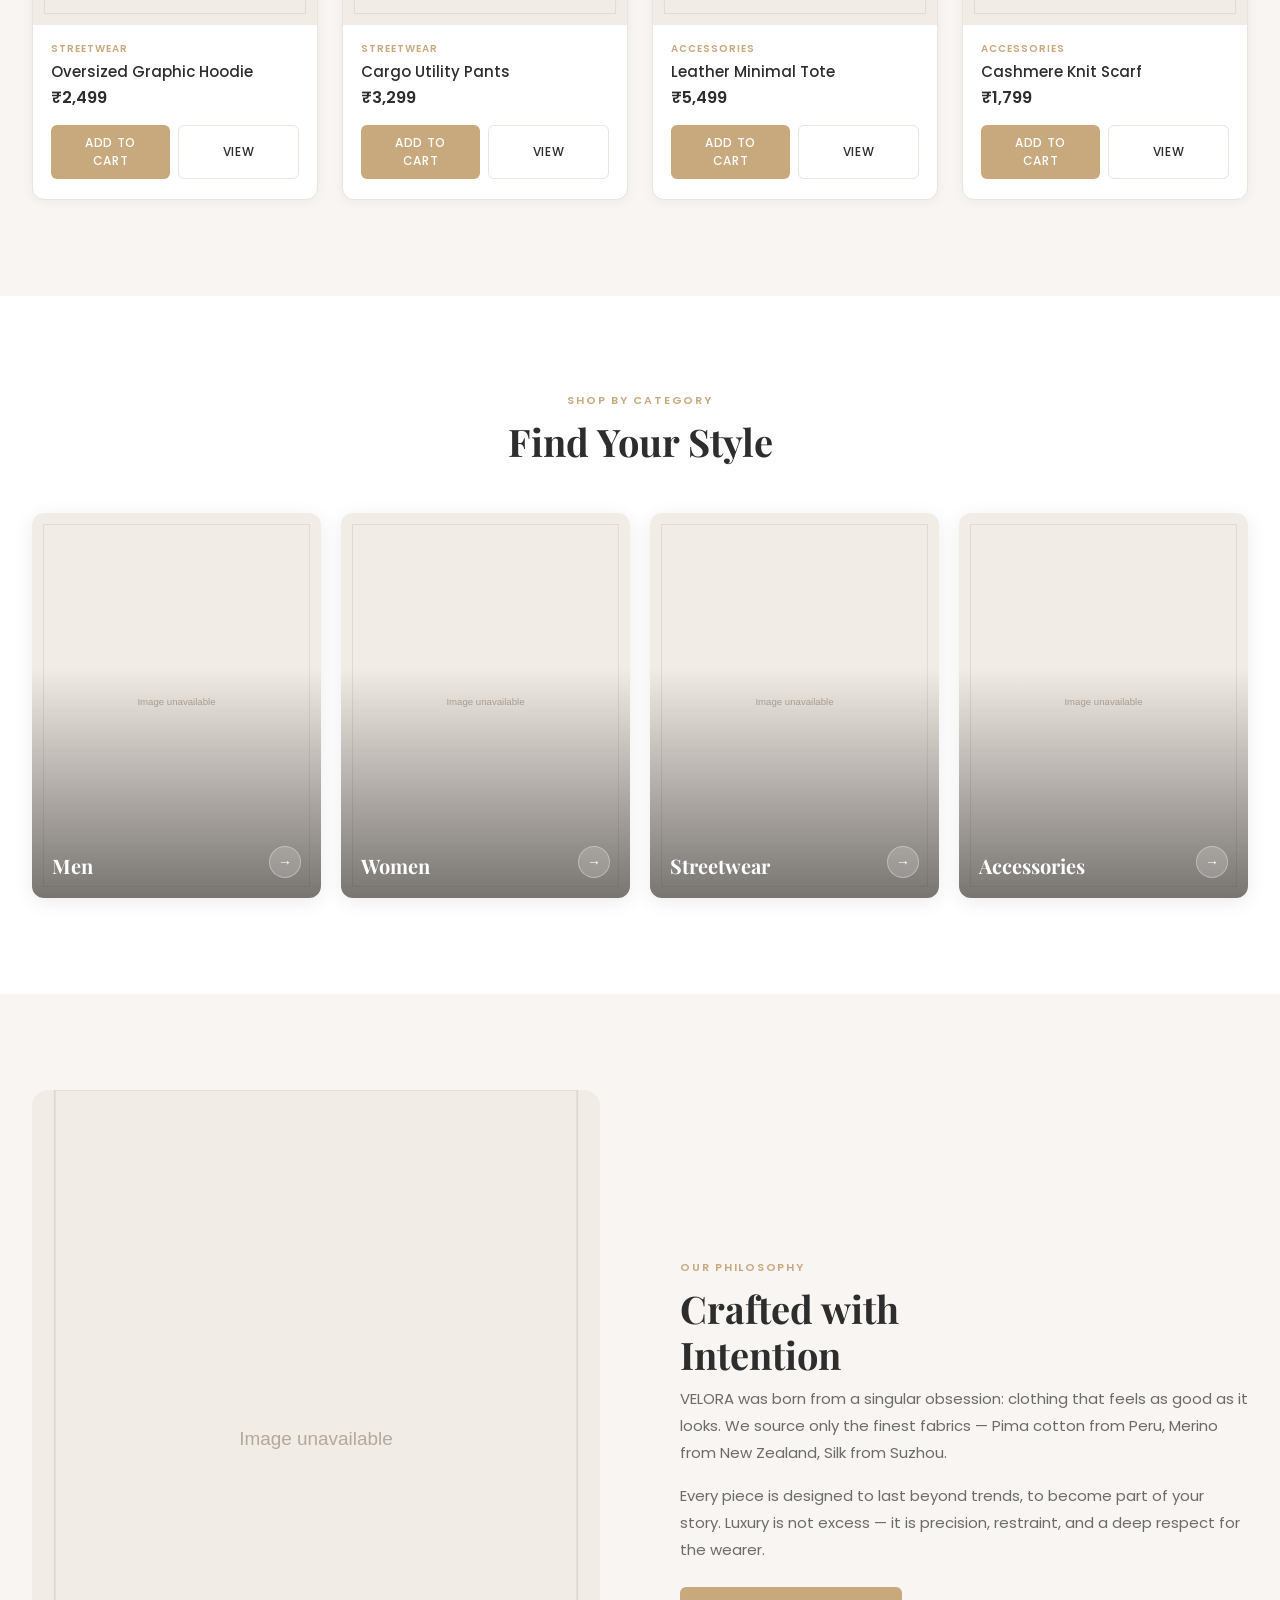
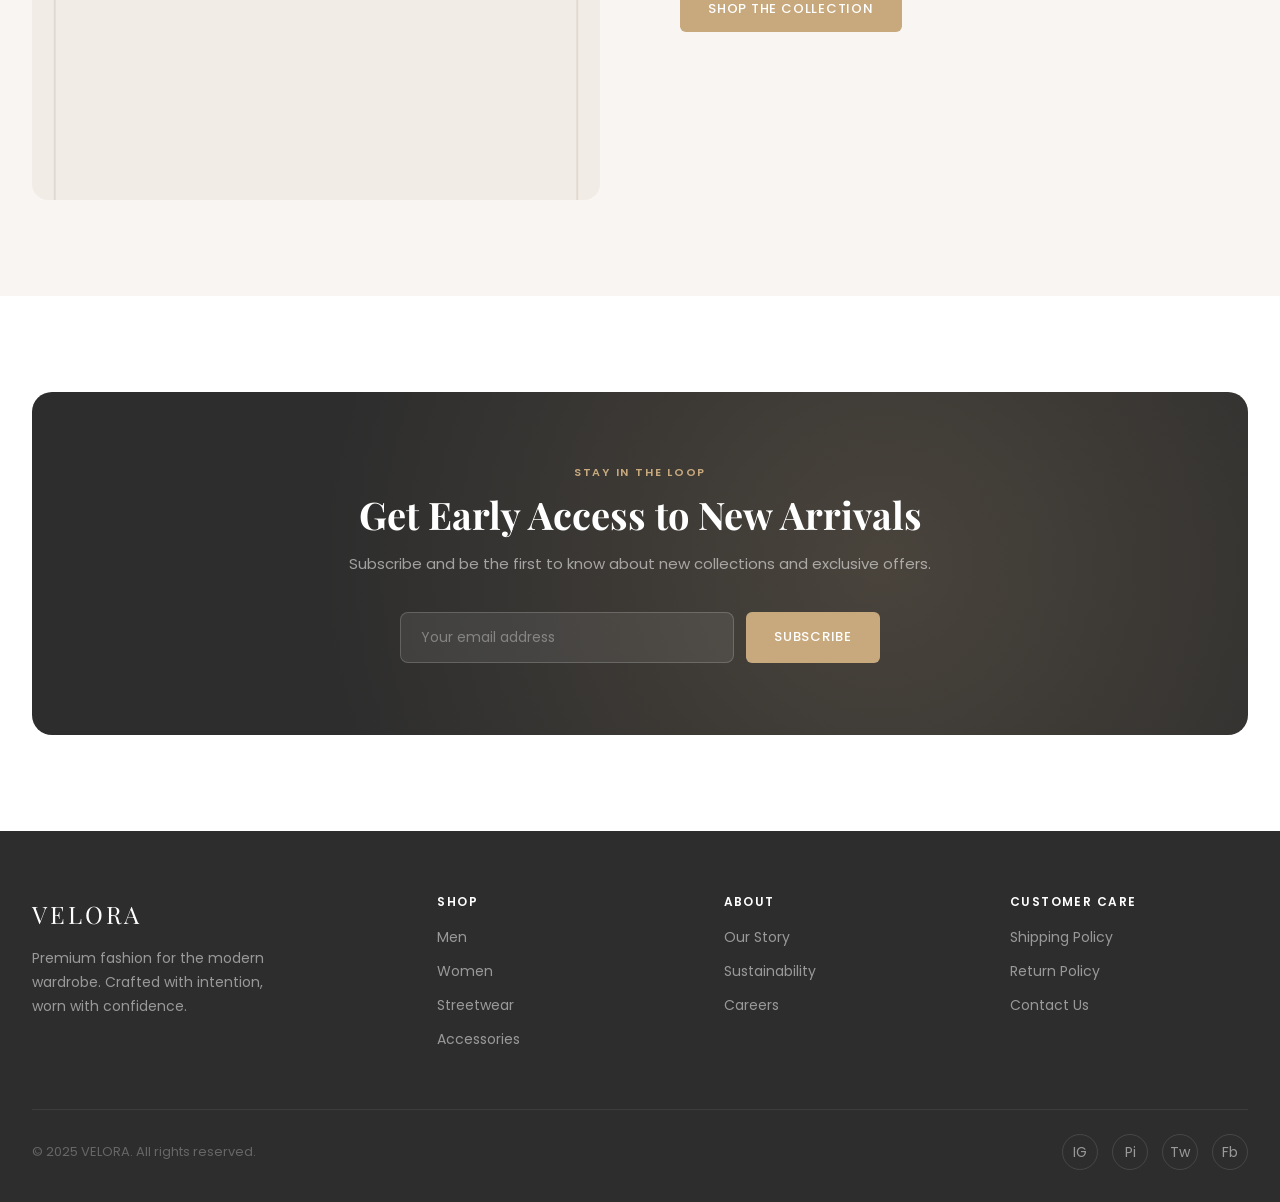
==== commit b4f4e81f: "creaete the the register and update the htmls" ====
--- a/index.html
+++ b/index.html
@@ -1,286 +1,1415 @@
-<!DOCTYPE html>
+﻿<!doctype html>
 <html lang="en">
-<head>
-<meta charset="UTF-8"/><meta name="viewport" content="width=device-width,initial-scale=1.0"/>
-<title>VELORA – New Collection 2025</title>
-<link href="https://fonts.googleapis.com/css2?family=Playfair+Display:ital,wght@0,400;0,600;0,700;1,400&family=Poppins:wght@300;400;500;600&display=swap" rel="stylesheet"/>
-<style>
-*,*::before,*::after{box-sizing:border-box;margin:0;padding:0}
-html{scroll-behavior:smooth}
-body{background:#F8F5F2;color:#2D2D2D;font-family:'Poppins',sans-serif;font-size:15px;line-height:1.6;-webkit-font-smoothing:antialiased}
-img{display:block;width:100%;object-fit:cover}
-a{color:inherit;text-decoration:none}
-h1,h2,h3,h4{font-family:'Playfair Display',serif;line-height:1.2}
-/* Navbar */
-.navbar{position:sticky;top:0;z-index:100;background:#fff;box-shadow:0 1px 0 #E8E4DE,0 2px 16px rgba(0,0,0,.05);height:64px;display:flex;align-items:center}
-.nav-inner{max-width:1280px;margin:0 auto;width:100%;padding:0 32px;display:flex;align-items:center;justify-content:space-between}
-.nav-logo{font-family:'Playfair Display',serif;font-size:22px;font-weight:700;letter-spacing:.12em;color:#2D2D2D}
-.nav-links{display:flex;align-items:center;gap:36px}
-.nav-links a{font-size:13px;font-weight:500;letter-spacing:.06em;text-transform:uppercase;color:#6B6B6B;transition:color .2s}
-.nav-links a:hover,.nav-links a.active{color:#2D2D2D}
-.cart-wrap{position:relative;display:flex;align-items:center;cursor:pointer}
-.cart-badge{position:absolute;top:-8px;right:-10px;background:#C8A97E;color:#fff;font-size:10px;font-weight:700;width:18px;height:18px;border-radius:50%;display:none;align-items:center;justify-content:center}
-.hamburger{display:none;background:none;border:none;cursor:pointer;padding:4px}
-.hamburger span{display:block;width:24px;height:2px;background:#2D2D2D;margin:5px 0;transition:.3s}
-.mobile-menu{display:none;flex-direction:column;position:absolute;top:64px;left:0;right:0;background:#fff;border-top:1px solid #E8E4DE;padding:16px 32px 24px;box-shadow:0 8px 24px rgba(0,0,0,.08);z-index:99}
-.mobile-menu.open{display:flex}
-.mobile-menu a{padding:12px 0;border-bottom:1px solid #E8E4DE;font-size:14px;font-weight:500;color:#2D2D2D}
-.mobile-menu a:last-child{border:none}
-/* Buttons */
-.btn{display:inline-flex;align-items:center;justify-content:center;gap:8px;padding:12px 28px;background:#C8A97E;color:#fff;border:none;border-radius:6px;font-family:'Poppins',sans-serif;font-size:13px;font-weight:500;letter-spacing:.06em;text-transform:uppercase;cursor:pointer;transition:background .2s,transform .15s,box-shadow .2s}
-.btn:hover{background:#B89666;transform:translateY(-1px);box-shadow:0 6px 20px rgba(200,169,126,.32)}
-.btn-outline{background:transparent;color:#2D2D2D;border:1.5px solid #E8E4DE}
-.btn-outline:hover{background:#F8F5F2;border-color:#C8A97E;color:#C8A97E;box-shadow:none}
-.btn-lg{padding:15px 36px;font-size:14px}
-.btn-sm{padding:9px 18px;font-size:12px}
-/* Helpers */
-.section-label{font-size:11px;font-weight:600;letter-spacing:.16em;text-transform:uppercase;color:#C8A97E;margin-bottom:10px}
-.section-title{font-family:'Playfair Display',serif;font-size:clamp(26px,3.5vw,38px);color:#2D2D2D;margin-bottom:8px}
-.section-sub{color:#6B6B6B;font-size:15px;max-width:480px}
-/* Product cards */
-.product-card{background:#fff;border:1px solid #E8E4DE;border-radius:12px;overflow:hidden;box-shadow:0 2px 12px rgba(0,0,0,.05);transition:transform .3s,box-shadow .3s;cursor:pointer}
-.product-card:hover{transform:translateY(-6px);box-shadow:0 16px 40px rgba(0,0,0,.1)}
-.img-wrap{aspect-ratio:3/4;overflow:hidden;position:relative}
-.img-wrap img{height:100%;width:100%;object-fit:cover;transition:transform .5s}
-.product-card:hover .img-wrap img{transform:scale(1.06)}
-.badge{position:absolute;top:12px;left:12px;background:#C8A97E;color:#fff;font-size:10px;font-weight:600;letter-spacing:.06em;text-transform:uppercase;padding:4px 10px;border-radius:4px}
-.card-body{padding:16px 18px 20px}
-.cat-tag{font-size:10px;font-weight:600;letter-spacing:.1em;text-transform:uppercase;color:#C8A97E;margin-bottom:6px}
-.card-body h3{font-family:'Poppins',sans-serif;font-size:15px;font-weight:500;margin-bottom:4px}
-.price{font-size:16px;font-weight:600;margin-bottom:14px}
-.card-actions{display:flex;gap:8px}
-.card-actions .btn{flex:1}
-.products-grid{display:grid;grid-template-columns:repeat(auto-fill,minmax(260px,1fr));gap:24px}
-/* Footer */
-footer{background:#2D2D2D;color:#c8c8c8;padding:64px 32px 32px}
-.footer-inner{max-width:1280px;margin:0 auto;display:grid;grid-template-columns:1.5fr repeat(3,1fr);gap:48px}
-.footer-logo{font-family:'Playfair Display',serif;font-size:24px;color:#fff;letter-spacing:.12em;margin-bottom:14px}
-.footer-brand p{font-size:14px;line-height:1.7;color:#999;max-width:240px}
-footer h4{font-family:'Poppins',sans-serif;font-size:12px;font-weight:600;letter-spacing:.12em;text-transform:uppercase;color:#fff;margin-bottom:16px}
-footer ul{list-style:none}
-footer ul li{margin-bottom:10px}
-footer ul li a{font-size:14px;color:#999;transition:color .2s}
-footer ul li a:hover{color:#C8A97E}
-.footer-bottom{max-width:1280px;margin:48px auto 0;padding-top:24px;border-top:1px solid rgba(255,255,255,.08);display:flex;align-items:center;justify-content:space-between;flex-wrap:wrap;gap:12px}
-.footer-bottom p{font-size:13px;color:#666}
-.social-icons{display:flex;gap:14px}
-.social-icons a{width:36px;height:36px;border-radius:50%;border:1px solid rgba(255,255,255,.12);display:flex;align-items:center;justify-content:center;color:#999;font-size:14px;transition:background .2s,color .2s,border-color .2s}
-.social-icons a:hover{background:#C8A97E;border-color:#C8A97E;color:#fff}
-/* Animations */
-@keyframes toastIn{from{opacity:0;transform:translateY(12px)}to{opacity:1;transform:translateY(0)}}
-@keyframes toastOut{from{opacity:1}to{opacity:0;transform:translateY(12px)}}
-@keyframes fadeUp{from{opacity:0;transform:translateY(24px)}to{opacity:1;transform:translateY(0)}}
-@keyframes heroPan{from{transform:scale(1.04)}to{transform:scale(1.08) translateX(-2%)}}
-@keyframes marqueeAnim{from{transform:translateX(0)}to{transform:translateX(-50%)}}
-/* Hero */
-.hero{position:relative;height:calc(100vh - 64px);min-height:520px;overflow:hidden;display:flex;align-items:center}
-.hero-bg{position:absolute;inset:0;background:url('https://images.unsplash.com/photo-1490481651871-ab68de25d43d?w=1600&q=85') center/cover no-repeat;animation:heroPan 18s ease-in-out infinite alternate}
-.hero-overlay{position:absolute;inset:0;background:linear-gradient(100deg,rgba(248,245,242,.75) 0%,rgba(248,245,242,.15) 80%)}
-.hero-content{position:relative;z-index:2;max-width:1280px;margin:0 auto;padding:0 64px;width:100%}
-.hero-eyebrow{font-size:11px;font-weight:700;letter-spacing:.24em;text-transform:uppercase;color:#C8A97E;margin-bottom:18px;animation:fadeUp .7s .1s both}
-.hero h1{font-size:clamp(42px,7vw,88px);font-weight:700;line-height:1.06;color:#2D2D2D;margin-bottom:22px;animation:fadeUp .7s .2s both}
-.hero p{font-size:17px;color:#6B6B6B;max-width:420px;margin-bottom:36px;animation:fadeUp .7s .3s both}
-.hero-cta{animation:fadeUp .7s .4s both;display:flex;gap:14px;flex-wrap:wrap}
-/* Marquee */
-.marquee-bar{background:#2D2D2D;padding:14px 0;overflow:hidden;white-space:nowrap}
-.marquee-inner{display:inline-block;animation:marqueeAnim 28s linear infinite;font-size:11px;letter-spacing:.22em;text-transform:uppercase;color:rgba(255,255,255,.55)}
-/* Sections */
-.section{padding:96px 32px}
-.section-inner{max-width:1280px;margin:0 auto}
-/* Featured */
-.featured-grid{display:grid;grid-template-columns:1fr 1fr;gap:24px}
-.featured-card{border-radius:16px;overflow:hidden;position:relative;aspect-ratio:4/5;cursor:pointer}
-.featured-card img{width:100%;height:100%;object-fit:cover;transition:transform .6s}
-.featured-card:hover img{transform:scale(1.06)}
-.fc-overlay{position:absolute;inset:0;background:linear-gradient(to top,rgba(20,18,16,.6) 0%,transparent 55%)}
-.fc-content{position:absolute;bottom:28px;left:28px}
-.fc-tag{font-size:10px;letter-spacing:.14em;text-transform:uppercase;color:#C8A97E;font-weight:700;margin-bottom:6px}
-.fc-content h3{font-family:'Playfair Display',serif;font-size:26px;color:#fff;margin-bottom:14px}
-/* Categories */
-.cats-grid{display:grid;grid-template-columns:repeat(4,1fr);gap:20px}
-.cat-card{border-radius:12px;overflow:hidden;position:relative;aspect-ratio:3/4;cursor:pointer;box-shadow:0 4px 20px rgba(0,0,0,.08)}
-.cat-card img{width:100%;height:100%;object-fit:cover;transition:transform .5s}
-.cat-card:hover img{transform:scale(1.08)}
-.cat-overlay{position:absolute;inset:0;background:linear-gradient(to top,rgba(20,18,16,.55) 0%,transparent 60%);transition:background .3s}
-.cat-card:hover .cat-overlay{background:linear-gradient(to top,rgba(20,18,16,.7) 0%,transparent 100%)}
-.cat-label{position:absolute;bottom:0;left:0;right:0;padding:20px;display:flex;align-items:flex-end;justify-content:space-between}
-.cat-label h3{font-family:'Playfair Display',serif;font-size:20px;color:#fff}
-.cat-arrow{width:32px;height:32px;border-radius:50%;background:rgba(255,255,255,.18);border:1px solid rgba(255,255,255,.3);display:flex;align-items:center;justify-content:center;color:#fff;font-size:14px;transition:background .2s,transform .2s}
-.cat-card:hover .cat-arrow{background:#C8A97E;transform:translateX(3px)}
-/* Story */
-.story-grid{display:grid;grid-template-columns:1fr 1fr;gap:80px;align-items:center}
-.story-img{aspect-ratio:4/5;border-radius:16px;overflow:hidden}
-.story-img img{width:100%;height:100%;object-fit:cover}
-.story-text p{color:#6B6B6B;margin-bottom:16px;font-size:15px;line-height:1.8}
-/* Newsletter */
-.newsletter{background:#2D2D2D;border-radius:20px;padding:72px 64px;text-align:center;position:relative;overflow:hidden}
-.newsletter::before{content:'';position:absolute;inset:0;background:radial-gradient(circle at 70% 50%,rgba(200,169,126,.18) 0%,transparent 65%)}
-.newsletter h2{font-size:clamp(26px,3vw,38px);color:#fff;margin-bottom:14px;position:relative}
-.newsletter p{color:rgba(255,255,255,.55);margin-bottom:36px;position:relative}
-.nl-form{display:flex;gap:12px;max-width:480px;margin:0 auto;position:relative}
-.nl-form input{flex:1;padding:14px 20px;border:1.5px solid rgba(255,255,255,.18);background:rgba(255,255,255,.08);color:#fff;border-radius:8px;font-family:'Poppins',sans-serif;font-size:14px;outline:none}
-.nl-form input::placeholder{color:rgba(255,255,255,.35)}
-.nl-form input:focus{border-color:#C8A97E}
-/* Responsive */
-@media(max-width:1024px){.cats-grid{grid-template-columns:repeat(2,1fr)}.footer-inner{grid-template-columns:1fr 1fr!important;gap:32px}}
-@media(max-width:768px){
-  .nav-inner{padding:0 20px}.nav-links{display:none}.hamburger{display:block}
-  .hero-content{padding:0 24px}
-  .featured-grid{grid-template-columns:1fr}
-  .story-grid{grid-template-columns:1fr;gap:40px}
-  .newsletter{padding:48px 24px}.nl-form{flex-direction:column}
-  .section{padding:64px 20px}
-  .footer-inner{grid-template-columns:1fr!important;gap:28px}
-  .products-grid{grid-template-columns:repeat(2,1fr)!important;gap:16px}
-}
-@media(max-width:480px){.cats-grid{grid-template-columns:repeat(2,1fr)}.products-grid{grid-template-columns:1fr!important}}
-</style>
-</head>
-<body>
-
-<nav class="navbar">
-  <div class="nav-inner">
-    <a href="index.html" class="nav-logo">VELORA</a>
-    <div class="nav-links">
-      <a href="index.html" class="active">Home</a>
-      <a href="products.html">Products</a>
-      <a href="cart.html" style="position:relative">Cart<span class="cart-badge" style="position:absolute;top:-8px;right:-16px">0</span></a>
-      <a href="login.html" class="btn btn-sm">Login</a>
-    </div>
-    <div style="display:flex;align-items:center;gap:16px">
-      <a href="cart.html" class="cart-wrap">
-        <svg width="22" height="22" viewBox="0 0 24 24" fill="none" stroke="#2D2D2D" stroke-width="1.8"><path d="M6 2L3 6v14a2 2 0 002 2h14a2 2 0 002-2V6l-3-4z"/><line x1="3" y1="6" x2="21" y2="6"/><path d="M16 10a4 4 0 01-8 0"/></svg>
-        <span class="cart-badge">0</span>
-      </a>
-      <button class="hamburger" id="menuToggle"><span></span><span></span><span></span></button>
-    </div>
-  </div>
-  <div class="mobile-menu" id="mobileMenu">
-    <a href="index.html">Home</a><a href="products.html">Products</a><a href="cart.html">Cart</a><a href="login.html">Login</a>
-  </div>
-</nav>
-
-<section class="hero">
-  <div class="hero-bg"></div>
-  <div class="hero-overlay"></div>
-  <div class="hero-content">
-    <div class="hero-eyebrow">Spring / Summer 2025</div>
-    <h1>New Collection<br/>2025</h1>
-    <p>Discover pieces crafted for the modern wardrobe — where luxury meets effortless everyday style.</p>
-    <div class="hero-cta">
-      <a href="products.html" class="btn btn-lg">Shop Now</a>
-      <a href="products.html" class="btn btn-outline btn-lg">View Lookbook</a>
-    </div>
-  </div>
-</section>
-
-<div class="marquee-bar"><div class="marquee-inner">FREE SHIPPING ON ORDERS ABOVE ₹2999 &nbsp;·&nbsp; NEW ARRIVALS WEEKLY &nbsp;·&nbsp; SUSTAINABLE FABRICS &nbsp;·&nbsp; MADE FOR THE MODERN WARDROBE &nbsp;·&nbsp; FREE RETURNS WITHIN 30 DAYS &nbsp;·&nbsp; FREE SHIPPING ON ORDERS ABOVE ₹2999 &nbsp;·&nbsp; NEW ARRIVALS WEEKLY &nbsp;·&nbsp; SUSTAINABLE FABRICS &nbsp;·&nbsp; MADE FOR THE MODERN WARDROBE &nbsp;·&nbsp; FREE RETURNS WITHIN 30 DAYS &nbsp;·&nbsp;</div></div>
-
-<section class="section" style="background:#fff">
-  <div class="section-inner">
-    <div style="margin-bottom:48px">
-      <div class="section-label">Curated Picks</div>
-      <h2 class="section-title">Featured Collection</h2>
-      <p class="section-sub">Timeless silhouettes, exceptional materials — dressed for life.</p>
-    </div>
-    <div class="featured-grid">
-      <div class="featured-card" onclick="location='products.html?cat=Women'">
-        <img src="https://images.unsplash.com/photo-1515886657613-9f3515b0c78f?w=800&q=80" alt="Women" loading="lazy"/>
-        <div class="fc-overlay"></div>
-        <div class="fc-content"><div class="fc-tag">Women's Edit</div><h3>The Minimal<br/>Woman</h3><a href="products.html?cat=Women" class="btn btn-sm" onclick="event.stopPropagation()">Explore</a></div>
-      </div>
-      <div style="display:flex;flex-direction:column;gap:24px">
-        <div class="featured-card" style="aspect-ratio:16/9" onclick="location='products.html?cat=Men'">
-          <img src="https://images.unsplash.com/photo-1507003211169-0a1dd7228f2d?w=800&q=80" alt="Men" loading="lazy"/>
-          <div class="fc-overlay"></div>
-          <div class="fc-content"><div class="fc-tag">Men's Edit</div><h3>Sharp &amp; Refined</h3><a href="products.html?cat=Men" class="btn btn-sm" onclick="event.stopPropagation()">Explore</a></div>
+  <head>
+    <meta charset="UTF-8" />
+    <meta name="viewport" content="width=device-width,initial-scale=1.0" />
+    <title>VELORA – New Collection 2025</title>
+    <link
+      href="https://fonts.googleapis.com/css2?family=Playfair+Display:ital,wght@0,400;0,600;0,700;1,400&family=Poppins:wght@300;400;500;600&display=swap"
+      rel="stylesheet"
+    />
+    <style>
+      *,
+      *::before,
+      *::after {
+        box-sizing: border-box;
+        margin: 0;
+        padding: 0;
+      }
+      html {
+        scroll-behavior: smooth;
+      }
+      body {
+        background: #f8f5f2;
+        color: #2d2d2d;
+        font-family: "Poppins", sans-serif;
+        font-size: 15px;
+        line-height: 1.6;
+        -webkit-font-smoothing: antialiased;
+      }
+      img {
+        display: block;
+        width: 100%;
+        object-fit: cover;
+      }
+      a {
+        color: inherit;
+        text-decoration: none;
+      }
+      h1,
+      h2,
+      h3,
+      h4 {
+        font-family: "Playfair Display", serif;
+        line-height: 1.2;
+      }
+      /* Navbar */
+      .navbar {
+        position: sticky;
+        top: 0;
+        z-index: 100;
+        background: #fff;
+        box-shadow:
+          0 1px 0 #e8e4de,
+          0 2px 16px rgba(0, 0, 0, 0.05);
+        height: 64px;
+        display: flex;
+        align-items: center;
+      }
+      .nav-inner {
+        max-width: 1280px;
+        margin: 0 auto;
+        width: 100%;
+        padding: 0 32px;
+        display: flex;
+        align-items: center;
+        justify-content: space-between;
+      }
+      .nav-logo {
+        font-family: "Playfair Display", serif;
+        font-size: 22px;
+        font-weight: 700;
+        letter-spacing: 0.12em;
+        color: #2d2d2d;
+      }
+      .nav-links {
+        display: flex;
+        align-items: center;
+        gap: 36px;
+      }
+      .nav-links a {
+        font-size: 13px;
+        font-weight: 500;
+        letter-spacing: 0.06em;
+        text-transform: uppercase;
+        color: #6b6b6b;
+        transition: color 0.2s;
+      }
+      .nav-links a:hover,
+      .nav-links a.active {
+        color: #2d2d2d;
+      }
+      .cart-wrap {
+        position: relative;
+        display: flex;
+        align-items: center;
+        cursor: pointer;
+      }
+      .cart-badge {
+        position: absolute;
+        top: -8px;
+        right: -10px;
+        background: #c8a97e;
+        color: #fff;
+        font-size: 10px;
+        font-weight: 700;
+        width: 18px;
+        height: 18px;
+        border-radius: 50%;
+        display: none;
+        align-items: center;
+        justify-content: center;
+      }
+      .hamburger {
+        display: none;
+        background: none;
+        border: none;
+        cursor: pointer;
+        padding: 4px;
+      }
+      .hamburger span {
+        display: block;
+        width: 24px;
+        height: 2px;
+        background: #2d2d2d;
+        margin: 5px 0;
+        transition: 0.3s;
+      }
+      .mobile-menu {
+        display: none;
+        flex-direction: column;
+        position: absolute;
+        top: 64px;
+        left: 0;
+        right: 0;
+        background: #fff;
+        border-top: 1px solid #e8e4de;
+        padding: 16px 32px 24px;
+        box-shadow: 0 8px 24px rgba(0, 0, 0, 0.08);
+        z-index: 99;
+      }
+      .mobile-menu.open {
+        display: flex;
+      }
+      .mobile-menu a {
+        padding: 12px 0;
+        border-bottom: 1px solid #e8e4de;
+        font-size: 14px;
+        font-weight: 500;
+        color: #2d2d2d;
+      }
+      .mobile-menu a:last-child {
+        border: none;
+      }
+      /* Buttons */
+      .btn {
+        display: inline-flex;
+        align-items: center;
+        justify-content: center;
+        gap: 8px;
+        padding: 12px 28px;
+        background: #c8a97e;
+        color: #fff;
+        border: none;
+        border-radius: 6px;
+        font-family: "Poppins", sans-serif;
+        font-size: 13px;
+        font-weight: 500;
+        letter-spacing: 0.06em;
+        text-transform: uppercase;
+        cursor: pointer;
+        transition:
+          background 0.2s,
+          transform 0.15s,
+          box-shadow 0.2s;
+      }
+      .btn:hover {
+        background: #b89666;
+        transform: translateY(-1px);
+        box-shadow: 0 6px 20px rgba(200, 169, 126, 0.32);
+      }
+      .btn-outline {
+        background: transparent;
+        color: #2d2d2d;
+        border: 1.5px solid #e8e4de;
+      }
+      .btn-outline:hover {
+        background: #f8f5f2;
+        border-color: #c8a97e;
+        color: #c8a97e;
+        box-shadow: none;
+      }
+      .btn-lg {
+        padding: 15px 36px;
+        font-size: 14px;
+      }
+      .btn-sm {
+        padding: 9px 18px;
+        font-size: 12px;
+      }
+      /* Helpers */
+      .section-label {
+        font-size: 11px;
+        font-weight: 600;
+        letter-spacing: 0.16em;
+        text-transform: uppercase;
+        color: #c8a97e;
+        margin-bottom: 10px;
+      }
+      .section-title {
+        font-family: "Playfair Display", serif;
+        font-size: clamp(26px, 3.5vw, 38px);
+        color: #2d2d2d;
+        margin-bottom: 8px;
+      }
+      .section-sub {
+        color: #6b6b6b;
+        font-size: 15px;
+        max-width: 480px;
+      }
+      /* Product cards */
+      .product-card {
+        background: #fff;
+        border: 1px solid #e8e4de;
+        border-radius: 12px;
+        overflow: hidden;
+        box-shadow: 0 2px 12px rgba(0, 0, 0, 0.05);
+        transition:
+          transform 0.3s,
+          box-shadow 0.3s;
+        cursor: pointer;
+      }
+      .product-card:hover {
+        transform: translateY(-6px);
+        box-shadow: 0 16px 40px rgba(0, 0, 0, 0.1);
+      }
+      .img-wrap {
+        aspect-ratio: 3/4;
+        overflow: hidden;
+        position: relative;
+      }
+      .img-wrap img {
+        height: 100%;
+        width: 100%;
+        object-fit: cover;
+        transition: transform 0.5s;
+      }
+      .product-card:hover .img-wrap img {
+        transform: scale(1.06);
+      }
+      .badge {
+        position: absolute;
+        top: 12px;
+        left: 12px;
+        background: #c8a97e;
+        color: #fff;
+        font-size: 10px;
+        font-weight: 600;
+        letter-spacing: 0.06em;
+        text-transform: uppercase;
+        padding: 4px 10px;
+        border-radius: 4px;
+      }
+      .card-body {
+        padding: 16px 18px 20px;
+      }
+      .cat-tag {
+        font-size: 10px;
+        font-weight: 600;
+        letter-spacing: 0.1em;
+        text-transform: uppercase;
+        color: #c8a97e;
+        margin-bottom: 6px;
+      }
+      .card-body h3 {
+        font-family: "Poppins", sans-serif;
+        font-size: 15px;
+        font-weight: 500;
+        margin-bottom: 4px;
+      }
+      .price {
+        font-size: 16px;
+        font-weight: 600;
+        margin-bottom: 14px;
+      }
+      .card-actions {
+        display: flex;
+        gap: 8px;
+      }
+      .card-actions .btn {
+        flex: 1;
+      }
+      .products-grid {
+        display: grid;
+        grid-template-columns: repeat(auto-fill, minmax(260px, 1fr));
+        gap: 24px;
+      }
+      /* Footer */
+      footer {
+        background: #2d2d2d;
+        color: #c8c8c8;
+        padding: 64px 32px 32px;
+      }
+      .footer-inner {
+        max-width: 1280px;
+        margin: 0 auto;
+        display: grid;
+        grid-template-columns: 1.5fr repeat(3, 1fr);
+        gap: 48px;
+      }
+      .footer-logo {
+        font-family: "Playfair Display", serif;
+        font-size: 24px;
+        color: #fff;
+        letter-spacing: 0.12em;
+        margin-bottom: 14px;
+      }
+      .footer-brand p {
+        font-size: 14px;
+        line-height: 1.7;
+        color: #999;
+        max-width: 240px;
+      }
+      footer h4 {
+        font-family: "Poppins", sans-serif;
+        font-size: 12px;
+        font-weight: 600;
+        letter-spacing: 0.12em;
+        text-transform: uppercase;
+        color: #fff;
+        margin-bottom: 16px;
+      }
+      footer ul {
+        list-style: none;
+      }
+      footer ul li {
+        margin-bottom: 10px;
+      }
+      footer ul li a {
+        font-size: 14px;
+        color: #999;
+        transition: color 0.2s;
+      }
+      footer ul li a:hover {
+        color: #c8a97e;
+      }
+      .footer-bottom {
+        max-width: 1280px;
+        margin: 48px auto 0;
+        padding-top: 24px;
+        border-top: 1px solid rgba(255, 255, 255, 0.08);
+        display: flex;
+        align-items: center;
+        justify-content: space-between;
+        flex-wrap: wrap;
+        gap: 12px;
+      }
+      .footer-bottom p {
+        font-size: 13px;
+        color: #666;
+      }
+      .social-icons {
+        display: flex;
+        gap: 14px;
+      }
+      .social-icons a {
+        width: 36px;
+        height: 36px;
+        border-radius: 50%;
+        border: 1px solid rgba(255, 255, 255, 0.12);
+        display: flex;
+        align-items: center;
+        justify-content: center;
+        color: #999;
+        font-size: 14px;
+        transition:
+          background 0.2s,
+          color 0.2s,
+          border-color 0.2s;
+      }
+      .social-icons a:hover {
+        background: #c8a97e;
+        border-color: #c8a97e;
+        color: #fff;
+      }
+      /* Animations */
+      @keyframes toastIn {
+        from {
+          opacity: 0;
+          transform: translateY(12px);
+        }
+        to {
+          opacity: 1;
+          transform: translateY(0);
+        }
+      }
+      @keyframes toastOut {
+        from {
+          opacity: 1;
+        }
+        to {
+          opacity: 0;
+          transform: translateY(12px);
+        }
+      }
+      @keyframes fadeUp {
+        from {
+          opacity: 0;
+          transform: translateY(24px);
+        }
+        to {
+          opacity: 1;
+          transform: translateY(0);
+        }
+      }
+      @keyframes heroPan {
+        from {
+          transform: scale(1.04);
+        }
+        to {
+          transform: scale(1.08) translateX(-2%);
+        }
+      }
+      @keyframes marqueeAnim {
+        from {
+          transform: translateX(0);
+        }
+        to {
+          transform: translateX(-50%);
+        }
+      }
+      /* Hero */
+      .hero {
+        position: relative;
+        height: calc(100vh - 64px);
+        min-height: 520px;
+        overflow: hidden;
+        display: flex;
+        align-items: center;
+      }
+      .hero-bg {
+        position: absolute;
+        inset: 0;
+        background: url("https://images.unsplash.com/photo-1490481651871-ab68de25d43d?w=1600&q=85")
+          center/cover no-repeat;
+        animation: heroPan 18s ease-in-out infinite alternate;
+      }
+      .hero-overlay {
+        position: absolute;
+        inset: 0;
+        background: linear-gradient(
+          100deg,
+          rgba(248, 245, 242, 0.75) 0%,
+          rgba(248, 245, 242, 0.15) 80%
+        );
+      }
+      .hero-content {
+        position: relative;
+        z-index: 2;
+        max-width: 1280px;
+        margin: 0 auto;
+        padding: 0 64px;
+        width: 100%;
+      }
+      .hero-eyebrow {
+        font-size: 11px;
+        font-weight: 700;
+        letter-spacing: 0.24em;
+        text-transform: uppercase;
+        color: #c8a97e;
+        margin-bottom: 18px;
+        animation: fadeUp 0.7s 0.1s both;
+      }
+      .hero h1 {
+        font-size: clamp(42px, 7vw, 88px);
+        font-weight: 700;
+        line-height: 1.06;
+        color: #2d2d2d;
+        margin-bottom: 22px;
+        animation: fadeUp 0.7s 0.2s both;
+      }
+      .hero p {
+        font-size: 17px;
+        color: #6b6b6b;
+        max-width: 420px;
+        margin-bottom: 36px;
+        animation: fadeUp 0.7s 0.3s both;
+      }
+      .hero-cta {
+        animation: fadeUp 0.7s 0.4s both;
+        display: flex;
+        gap: 14px;
+        flex-wrap: wrap;
+      }
+      /* Marquee */
+      .marquee-bar {
+        background: #2d2d2d;
+        padding: 14px 0;
+        overflow: hidden;
+        white-space: nowrap;
+      }
+      .marquee-inner {
+        display: inline-block;
+        animation: marqueeAnim 28s linear infinite;
+        font-size: 11px;
+        letter-spacing: 0.22em;
+        text-transform: uppercase;
+        color: rgba(255, 255, 255, 0.55);
+      }
+      /* Sections */
+      .section {
+        padding: 96px 32px;
+      }
+      .section-inner {
+        max-width: 1280px;
+        margin: 0 auto;
+      }
+      /* Featured */
+      .featured-grid {
+        display: grid;
+        grid-template-columns: 1fr 1fr;
+        gap: 24px;
+      }
+      .featured-card {
+        border-radius: 16px;
+        overflow: hidden;
+        position: relative;
+        aspect-ratio: 4/5;
+        cursor: pointer;
+      }
+      .featured-card img {
+        width: 100%;
+        height: 100%;
+        object-fit: cover;
+        transition: transform 0.6s;
+      }
+      .featured-card:hover img {
+        transform: scale(1.06);
+      }
+      .fc-overlay {
+        position: absolute;
+        inset: 0;
+        background: linear-gradient(
+          to top,
+          rgba(20, 18, 16, 0.6) 0%,
+          transparent 55%
+        );
+      }
+      .fc-content {
+        position: absolute;
+        bottom: 28px;
+        left: 28px;
+      }
+      .fc-tag {
+        font-size: 10px;
+        letter-spacing: 0.14em;
+        text-transform: uppercase;
+        color: #c8a97e;
+        font-weight: 700;
+        margin-bottom: 6px;
+      }
+      .fc-content h3 {
+        font-family: "Playfair Display", serif;
+        font-size: 26px;
+        color: #fff;
+        margin-bottom: 14px;
+      }
+      /* Categories */
+      .cats-grid {
+        display: grid;
+        grid-template-columns: repeat(4, 1fr);
+        gap: 20px;
+      }
+      .cat-card {
+        border-radius: 12px;
+        overflow: hidden;
+        position: relative;
+        aspect-ratio: 3/4;
+        cursor: pointer;
+        box-shadow: 0 4px 20px rgba(0, 0, 0, 0.08);
+      }
+      .cat-card img {
+        width: 100%;
+        height: 100%;
+        object-fit: cover;
+        transition: transform 0.5s;
+      }
+      .cat-card:hover img {
+        transform: scale(1.08);
+      }
+      .cat-overlay {
+        position: absolute;
+        inset: 0;
+        background: linear-gradient(
+          to top,
+          rgba(20, 18, 16, 0.55) 0%,
+          transparent 60%
+        );
+        transition: background 0.3s;
+      }
+      .cat-card:hover .cat-overlay {
+        background: linear-gradient(
+          to top,
+          rgba(20, 18, 16, 0.7) 0%,
+          transparent 100%
+        );
+      }
+      .cat-label {
+        position: absolute;
+        bottom: 0;
+        left: 0;
+        right: 0;
+        padding: 20px;
+        display: flex;
+        align-items: flex-end;
+        justify-content: space-between;
+      }
+      .cat-label h3 {
+        font-family: "Playfair Display", serif;
+        font-size: 20px;
+        color: #fff;
+      }
+      .cat-arrow {
+        width: 32px;
+        height: 32px;
+        border-radius: 50%;
+        background: rgba(255, 255, 255, 0.18);
+        border: 1px solid rgba(255, 255, 255, 0.3);
+        display: flex;
+        align-items: center;
+        justify-content: center;
+        color: #fff;
+        font-size: 14px;
+        transition:
+          background 0.2s,
+          transform 0.2s;
+      }
+      .cat-card:hover .cat-arrow {
+        background: #c8a97e;
+        transform: translateX(3px);
+      }
+      /* Story */
+      .story-grid {
+        display: grid;
+        grid-template-columns: 1fr 1fr;
+        gap: 80px;
+        align-items: center;
+      }
+      .story-img {
+        aspect-ratio: 4/5;
+        border-radius: 16px;
+        overflow: hidden;
+      }
+      .story-img img {
+        width: 100%;
+        height: 100%;
+        object-fit: cover;
+      }
+      .story-text p {
+        color: #6b6b6b;
+        margin-bottom: 16px;
+        font-size: 15px;
+        line-height: 1.8;
+      }
+      /* Newsletter */
+      .newsletter {
+        background: #2d2d2d;
+        border-radius: 20px;
+        padding: 72px 64px;
+        text-align: center;
+        position: relative;
+        overflow: hidden;
+      }
+      .newsletter::before {
+        content: "";
+        position: absolute;
+        inset: 0;
+        background: radial-gradient(
+          circle at 70% 50%,
+          rgba(200, 169, 126, 0.18) 0%,
+          transparent 65%
+        );
+      }
+      .newsletter h2 {
+        font-size: clamp(26px, 3vw, 38px);
+        color: #fff;
+        margin-bottom: 14px;
+        position: relative;
+      }
+      .newsletter p {
+        color: rgba(255, 255, 255, 0.55);
+        margin-bottom: 36px;
+        position: relative;
+      }
+      .nl-form {
+        display: flex;
+        gap: 12px;
+        max-width: 480px;
+        margin: 0 auto;
+        position: relative;
+      }
+      .nl-form input {
+        flex: 1;
+        padding: 14px 20px;
+        border: 1.5px solid rgba(255, 255, 255, 0.18);
+        background: rgba(255, 255, 255, 0.08);
+        color: #fff;
+        border-radius: 8px;
+        font-family: "Poppins", sans-serif;
+        font-size: 14px;
+        outline: none;
+      }
+      .nl-form input::placeholder {
+        color: rgba(255, 255, 255, 0.35);
+      }
+      .nl-form input:focus {
+        border-color: #c8a97e;
+      }
+      /* Responsive */
+      @media (max-width: 1024px) {
+        .cats-grid {
+          grid-template-columns: repeat(2, 1fr);
+        }
+        .footer-inner {
+          grid-template-columns: 1fr 1fr !important;
+          gap: 32px;
+        }
+      }
+      @media (max-width: 768px) {
+        .nav-inner {
+          padding: 0 20px;
+        }
+        .nav-links {
+          display: none;
+        }
+        .hamburger {
+          display: block;
+        }
+        .hero-content {
+          padding: 0 24px;
+        }
+        .featured-grid {
+          grid-template-columns: 1fr;
+        }
+        .story-grid {
+          grid-template-columns: 1fr;
+          gap: 40px;
+        }
+        .newsletter {
+          padding: 48px 24px;
+        }
+        .nl-form {
+          flex-direction: column;
+        }
+        .section {
+          padding: 64px 20px;
+        }
+        .footer-inner {
+          grid-template-columns: 1fr !important;
+          gap: 28px;
+        }
+        .products-grid {
+          grid-template-columns: repeat(2, 1fr) !important;
+          gap: 16px;
+        }
+      }
+      @media (max-width: 480px) {
+        .cats-grid {
+          grid-template-columns: repeat(2, 1fr);
+        }
+        .products-grid {
+          grid-template-columns: 1fr !important;
+        }
+      }
+    </style>
+  </head>
+  <body>
+    <nav class="navbar">
+      <div class="nav-inner">
+        <a href="index.html" class="nav-logo">VELORA</a>
+        <div class="nav-links">
+          <a href="index.html" class="active">Home</a>
+          <a href="products.html">Products</a>
+          <a href="cart.html" style="position: relative"
+            >Cart<span
+              class="cart-badge"
+              style="position: absolute; top: -8px; right: -16px"
+              >0</span
+            ></a
+          >
+          <a href="login.html" class="btn btn-sm" id="authLink">Login</a>
         </div>
-        <div class="featured-card" style="aspect-ratio:16/9" onclick="location='products.html?cat=Streetwear'">
-          <img src="https://images.unsplash.com/photo-1523398002811-999ca8dec234?w=800&q=80" alt="Streetwear" loading="lazy"/>
-          <div class="fc-overlay"></div>
-          <div class="fc-content"><div class="fc-tag">Streetwear</div><h3>Urban Edge</h3><a href="products.html?cat=Streetwear" class="btn btn-sm" onclick="event.stopPropagation()">Explore</a></div>
+        <div style="display: flex; align-items: center; gap: 16px">
+          <a href="cart.html" class="cart-wrap">
+            <svg
+              width="22"
+              height="22"
+              viewBox="0 0 24 24"
+              fill="none"
+              stroke="#2D2D2D"
+              stroke-width="1.8"
+            >
+              <path d="M6 2L3 6v14a2 2 0 002 2h14a2 2 0 002-2V6l-3-4z" />
+              <line x1="3" y1="6" x2="21" y2="6" />
+              <path d="M16 10a4 4 0 01-8 0" />
+            </svg>
+            <span class="cart-badge">0</span>
+          </a>
+          <button class="hamburger" id="menuToggle">
+            <span></span><span></span><span></span>
+          </button>
         </div>
       </div>
-    </div>
-  </div>
-</section>
+      <div class="mobile-menu" id="mobileMenu">
+        <a href="index.html">Home</a><a href="products.html">Products</a
+        ><a href="cart.html">Cart</a><a href="login.html" id="mobileAuthLink">Login</a>
+      </div>
+    </nav>
 
-<section class="section">
-  <div class="section-inner">
-    <div style="display:flex;align-items:flex-end;justify-content:space-between;flex-wrap:wrap;gap:20px;margin-bottom:48px">
-      <div><div class="section-label">What's Hot</div><h2 class="section-title">Trending Now</h2></div>
-      <a href="products.html" class="btn btn-outline">View All</a>
-    </div>
-    <div class="products-grid" id="trendingGrid"></div>
-  </div>
-</section>
+    <section class="hero">
+      <div class="hero-bg"></div>
+      <div class="hero-overlay"></div>
+      <div class="hero-content">
+        <div class="hero-eyebrow">Spring / Summer 2025</div>
+        <h1>New Collection<br />2025</h1>
+        <p>
+          Discover pieces crafted for the modern wardrobe — where luxury meets
+          effortless everyday style.
+        </p>
+        <div class="hero-cta">
+          <a href="products.html" class="btn btn-lg">Shop Now</a>
+          <a href="products.html" class="btn btn-outline btn-lg"
+            >View Lookbook</a
+          >
+        </div>
+      </div>
+    </section>
 
-<section class="section" style="background:#fff">
-  <div class="section-inner">
-    <div style="text-align:center;margin-bottom:48px">
-      <div class="section-label">Shop By Category</div>
-      <h2 class="section-title">Find Your Style</h2>
-    </div>
-    <div class="cats-grid">
-      <div class="cat-card" onclick="location='products.html?cat=Men'"><img src="https://images.unsplash.com/photo-1617196034183-421b4040ed20?w=600&q=80" alt="Men" loading="lazy"/><div class="cat-overlay"></div><div class="cat-label"><h3>Men</h3><span class="cat-arrow">→</span></div></div>
-      <div class="cat-card" onclick="location='products.html?cat=Women'"><img src="https://images.unsplash.com/photo-1529139574466-a303027c1d8b?w=600&q=80" alt="Women" loading="lazy"/><div class="cat-overlay"></div><div class="cat-label"><h3>Women</h3><span class="cat-arrow">→</span></div></div>
-      <div class="cat-card" onclick="location='products.html?cat=Streetwear'"><img src="https://images.unsplash.com/photo-1511400631714-5b8a5c3b4bc7?w=600&q=80" alt="Streetwear" loading="lazy"/><div class="cat-overlay"></div><div class="cat-label"><h3>Streetwear</h3><span class="cat-arrow">→</span></div></div>
-      <div class="cat-card" onclick="location='products.html?cat=Accessories'"><img src="https://images.unsplash.com/photo-1584917865442-de89df76afd3?w=600&q=80" alt="Accessories" loading="lazy"/><div class="cat-overlay"></div><div class="cat-label"><h3>Accessories</h3><span class="cat-arrow">→</span></div></div>
-    </div>
-  </div>
-</section>
-
-<section class="section">
-  <div class="section-inner">
-    <div class="story-grid">
-      <div class="story-img"><img src="https://images.unsplash.com/photo-1558618666-fcd25c85cd64?w=800&q=80" alt="Brand" loading="lazy"/></div>
-      <div class="story-text">
-        <div class="section-label">Our Philosophy</div>
-        <h2 class="section-title">Crafted with<br/>Intention</h2>
-        <p>VELORA was born from a singular obsession: clothing that feels as good as it looks. We source only the finest fabrics — Pima cotton from Peru, Merino from New Zealand, Silk from Suzhou.</p>
-        <p>Every piece is designed to last beyond trends, to become part of your story. Luxury is not excess — it is precision, restraint, and a deep respect for the wearer.</p>
-        <a href="products.html" class="btn" style="margin-top:8px">Shop The Collection</a>
+    <div class="marquee-bar">
+      <div class="marquee-inner">
+        FREE SHIPPING ON ORDERS ABOVE ₹2999 &nbsp;·&nbsp; NEW ARRIVALS WEEKLY
+        &nbsp;·&nbsp; SUSTAINABLE FABRICS &nbsp;·&nbsp; MADE FOR THE MODERN
+        WARDROBE &nbsp;·&nbsp; FREE RETURNS WITHIN 30 DAYS &nbsp;·&nbsp; FREE
+        SHIPPING ON ORDERS ABOVE ₹2999 &nbsp;·&nbsp; NEW ARRIVALS WEEKLY
+        &nbsp;·&nbsp; SUSTAINABLE FABRICS &nbsp;·&nbsp; MADE FOR THE MODERN
+        WARDROBE &nbsp;·&nbsp; FREE RETURNS WITHIN 30 DAYS &nbsp;·&nbsp;
       </div>
     </div>
-  </div>
-</section>
 
-<section class="section" style="background:#fff">
-  <div class="section-inner">
-    <div class="newsletter">
-      <div class="section-label" style="color:#C8A97E">Stay in the Loop</div>
-      <h2>Get Early Access to New Arrivals</h2>
-      <p>Subscribe and be the first to know about new collections and exclusive offers.</p>
-      <div class="nl-form">
-        <input type="email" placeholder="Your email address" id="nlEmail"/>
-        <button class="btn" onclick="doSubscribe()">Subscribe</button>
+    <section class="section" style="background: #fff">
+      <div class="section-inner">
+        <div style="margin-bottom: 48px">
+          <div class="section-label">Curated Picks</div>
+          <h2 class="section-title">Featured Collection</h2>
+          <p class="section-sub">
+            Timeless silhouettes, exceptional materials — dressed for life.
+          </p>
+        </div>
+        <div class="featured-grid">
+          <div
+            class="featured-card"
+            onclick="location = 'products.html?cat=Women'"
+          >
+            <img
+              src="https://images.unsplash.com/photo-1515886657613-9f3515b0c78f?w=800&q=80"
+              alt="Women"
+              loading="lazy"
+            />
+            <div class="fc-overlay"></div>
+            <div class="fc-content">
+              <div class="fc-tag">Women's Edit</div>
+              <h3>The Minimal<br />Woman</h3>
+              <a
+                href="products.html?cat=Women"
+                class="btn btn-sm"
+                onclick="event.stopPropagation()"
+                >Explore</a
+              >
+            </div>
+          </div>
+          <div style="display: flex; flex-direction: column; gap: 24px">
+            <div
+              class="featured-card"
+              style="aspect-ratio: 16/9"
+              onclick="location = 'products.html?cat=Men'"
+            >
+              <img
+                src="https://images.unsplash.com/photo-1507003211169-0a1dd7228f2d?w=800&q=80"
+                alt="Men"
+                loading="lazy"
+              />
+              <div class="fc-overlay"></div>
+              <div class="fc-content">
+                <div class="fc-tag">Men's Edit</div>
+                <h3>Sharp &amp; Refined</h3>
+                <a
+                  href="products.html?cat=Men"
+                  class="btn btn-sm"
+                  onclick="event.stopPropagation()"
+                  >Explore</a
+                >
+              </div>
+            </div>
+            <div
+              class="featured-card"
+              style="aspect-ratio: 16/9"
+              onclick="location = 'products.html?cat=Streetwear'"
+            >
+              <img
+                src="https://images.unsplash.com/photo-1523398002811-999ca8dec234?w=800&q=80"
+                alt="Streetwear"
+                loading="lazy"
+              />
+              <div class="fc-overlay"></div>
+              <div class="fc-content">
+                <div class="fc-tag">Streetwear</div>
+                <h3>Urban Edge</h3>
+                <a
+                  href="products.html?cat=Streetwear"
+                  class="btn btn-sm"
+                  onclick="event.stopPropagation()"
+                  >Explore</a
+                >
+              </div>
+            </div>
+          </div>
+        </div>
       </div>
-    </div>
-  </div>
-</section>
+    </section>
 
-<footer>
-  <div class="footer-inner">
-    <div class="footer-brand"><div class="footer-logo">VELORA</div><p>Premium fashion for the modern wardrobe. Crafted with intention, worn with confidence.</p></div>
-    <div><h4>Shop</h4><ul><li><a href="products.html?cat=Men">Men</a></li><li><a href="products.html?cat=Women">Women</a></li><li><a href="products.html?cat=Streetwear">Streetwear</a></li><li><a href="products.html?cat=Accessories">Accessories</a></li></ul></div>
-    <div><h4>About</h4><ul><li><a href="#">Our Story</a></li><li><a href="#">Sustainability</a></li><li><a href="#">Careers</a></li></ul></div>
-    <div><h4>Customer Care</h4><ul><li><a href="#">Shipping Policy</a></li><li><a href="#">Return Policy</a></li><li><a href="#">Contact Us</a></li></ul></div>
-  </div>
-  <div class="footer-bottom"><p>© 2025 VELORA. All rights reserved.</p><div class="social-icons"><a href="#">IG</a><a href="#">Pi</a><a href="#">Tw</a><a href="#">Fb</a></div></div>
-</footer>
+    <section class="section">
+      <div class="section-inner">
+        <div
+          style="
+            display: flex;
+            align-items: flex-end;
+            justify-content: space-between;
+            flex-wrap: wrap;
+            gap: 20px;
+            margin-bottom: 48px;
+          "
+        >
+          <div>
+            <div class="section-label">What's Hot</div>
+            <h2 class="section-title">Trending Now</h2>
+          </div>
+          <a href="products.html" class="btn btn-outline">View All</a>
+        </div>
+        <div class="products-grid" id="trendingGrid"></div>
+      </div>
+    </section>
 
-<script>
-const PRODUCTS=[{id:1,name:"Linen Relaxed Blazer",price:4999,category:"Women",image:"https://images.unsplash.com/photo-1594938298603-c8148c4b4a2b?w=600&q=80",material:"100% Linen",fit:"Relaxed Fit",care:"Dry Clean Only",badge:"New",description:"A relaxed-fit blazer crafted from premium linen. Perfect for effortless sophistication."},{id:2,name:"Structured Wool Coat",price:8999,category:"Women",image:"https://images.unsplash.com/photo-1539109136881-3be0616acf4b?w=600&q=80",material:"90% Merino Wool, 10% Cashmere",fit:"Tailored Fit",care:"Dry Clean Only",badge:"Bestseller",description:"A timeless structured coat in fine merino wool."},{id:3,name:"Slim Tapered Chinos",price:2799,category:"Men",image:"https://images.unsplash.com/photo-1552902865-b72c031ac5ea?w=600&q=80",material:"98% Cotton, 2% Elastane",fit:"Slim Tapered",care:"Machine Wash Cold",badge:"",description:"Slim tapered chinos with a refined finish."},{id:4,name:"Oxford Button-Down Shirt",price:1999,category:"Men",image:"https://images.unsplash.com/photo-1620012253295-c15cc3e65df4?w=600&q=80",material:"100% Oxford Cotton",fit:"Regular Fit",care:"Machine Wash Warm",badge:"",description:"A classic Oxford shirt, elevated with premium fabric."},{id:5,name:"Oversized Graphic Hoodie",price:2499,category:"Streetwear",image:"https://images.unsplash.com/photo-1556821840-3a63f15732ce?w=600&q=80",material:"100% Heavyweight Cotton",fit:"Oversized Fit",care:"Machine Wash Cold",badge:"New",description:"Heavyweight oversized hoodie with a bold graphic print."},{id:6,name:"Cargo Utility Pants",price:3299,category:"Streetwear",image:"https://images.unsplash.com/photo-1624378439575-d8705ad7ae80?w=600&q=80",material:"100% Ripstop Cotton",fit:"Relaxed Fit",care:"Machine Wash Cold",badge:"",description:"Technical cargo pants with multiple pockets."},{id:7,name:"Leather Minimal Tote",price:5499,category:"Accessories",image:"https://images.unsplash.com/photo-1548036328-c9fa89d128fa?w=600&q=80",material:"Full-Grain Leather",fit:"One Size",care:"Spot Clean Only",badge:"Bestseller",description:"A clean-lined tote in full-grain leather."},{id:8,name:"Cashmere Knit Scarf",price:1799,category:"Accessories",image:"https://images.unsplash.com/photo-1601924921557-45e6dea0a157?w=600&q=80",material:"100% Pure Cashmere",fit:"One Size",care:"Hand Wash Cold",badge:"",description:"Exceptionally soft pure cashmere scarf."},{id:9,name:"Silk Slip Dress",price:6299,category:"Women",image:"https://images.unsplash.com/photo-1515372039744-b8f02a3ae446?w=600&q=80",material:"100% Silk",fit:"Relaxed Slip",care:"Dry Clean Only",badge:"New",description:"A fluid silk slip dress that moves beautifully."},{id:10,name:"Premium Crewneck Sweater",price:2999,category:"Men",image:"https://images.unsplash.com/photo-1611312449408-fcece27cdbb7?w=600&q=80",material:"100% Pima Cotton",fit:"Regular Fit",care:"Machine Wash Cold",badge:"",description:"A wardrobe essential in fine Pima cotton."},{id:11,name:"Track Jacket",price:2199,category:"Streetwear",image:"https://images.unsplash.com/photo-1591047139829-d91aecb6caea?w=600&q=80",material:"100% Recycled Polyester",fit:"Relaxed Fit",care:"Machine Wash Cold",badge:"",description:"A clean track jacket with minimal branding."},{id:12,name:"Suede Belt",price:1299,category:"Accessories",image:"https://images.unsplash.com/photo-1553062407-98eeb64c6a62?w=600&q=80",material:"Genuine Suede, Brass Hardware",fit:"Adjustable",care:"Spot Clean",badge:"",description:"A refined suede belt with brass hardware."}];
-function getCart(){return JSON.parse(localStorage.getItem('velora_cart')||'[]')}
-function saveCart(c){localStorage.setItem('velora_cart',JSON.stringify(c));updateBadge()}
-function addToCart(id,size,qty){size=size||'M';qty=qty||1;const cart=getCart();const p=PRODUCTS.find(x=>x.id===id);if(!p)return;const ex=cart.find(i=>i.id===id&&i.size===size);if(ex)ex.qty+=qty;else cart.push({id,name:p.name,price:p.price,image:p.image,size,qty});saveCart(cart);toast(p.name+' added to cart')}
-function updateBadge(){const n=getCart().reduce((s,i)=>s+i.qty,0);document.querySelectorAll('.cart-badge').forEach(el=>{el.textContent=n;el.style.display=n>0?'flex':'none'})}
-function toast(msg){const e=document.querySelector('.v-toast');if(e)e.remove();const t=document.createElement('div');t.className='v-toast';t.innerHTML='✓ '+msg;t.style.cssText='position:fixed;bottom:32px;right:32px;z-index:9999;background:#2D2D2D;color:#fff;padding:14px 22px;border-radius:8px;font-family:Poppins,sans-serif;font-size:14px;display:flex;align-items:center;gap:10px;box-shadow:0 8px 32px rgba(0,0,0,.18);animation:toastIn .3s ease';document.body.appendChild(t);setTimeout(()=>{t.style.opacity='0';t.style.transition='opacity .3s';setTimeout(()=>t.remove(),300)},2500)}
-document.getElementById('menuToggle').addEventListener('click',()=>document.getElementById('mobileMenu').classList.toggle('open'));
-updateBadge();
-const g=document.getElementById('trendingGrid');
-PRODUCTS.slice(0,8).forEach(p=>{g.innerHTML+=`<div class="product-card" onclick="location='product.html?id=${p.id}'"><div class="img-wrap"><img src="${p.image}" alt="${p.name}" loading="lazy"/>${p.badge?'<span class="badge">'+p.badge+'</span>':''}</div><div class="card-body"><div class="cat-tag">${p.category}</div><h3>${p.name}</h3><div class="price">₹${p.price.toLocaleString()}</div><div class="card-actions"><button class="btn btn-sm" onclick="event.stopPropagation();addToCart(${p.id})">Add to Cart</button><a href="product.html?id=${p.id}" class="btn btn-sm btn-outline" onclick="event.stopPropagation()">View</a></div></div></div>`});
-function doSubscribe(){const e=document.getElementById('nlEmail').value;if(!e||!e.includes('@')){toast('Please enter a valid email');return}toast('Thank you for subscribing!');document.getElementById('nlEmail').value=''}
-</script>
-</body>
+    <section class="section" style="background: #fff">
+      <div class="section-inner">
+        <div style="text-align: center; margin-bottom: 48px">
+          <div class="section-label">Shop By Category</div>
+          <h2 class="section-title">Find Your Style</h2>
+        </div>
+        <div class="cats-grid">
+          <div class="cat-card" onclick="location = 'products.html?cat=Men'">
+            <img
+              src="https://images.unsplash.com/photo-1617196034183-421b4040ed20?w=600&q=80"
+              alt="Men"
+              loading="lazy"
+            />
+            <div class="cat-overlay"></div>
+            <div class="cat-label">
+              <h3>Men</h3>
+              <span class="cat-arrow">→</span>
+            </div>
+          </div>
+          <div class="cat-card" onclick="location = 'products.html?cat=Women'">
+            <img
+              src="https://images.unsplash.com/photo-1529139574466-a303027c1d8b?w=600&q=80"
+              alt="Women"
+              loading="lazy"
+            />
+            <div class="cat-overlay"></div>
+            <div class="cat-label">
+              <h3>Women</h3>
+              <span class="cat-arrow">→</span>
+            </div>
+          </div>
+          <div
+            class="cat-card"
+            onclick="location = 'products.html?cat=Streetwear'"
+          >
+            <img
+              src="https://images.unsplash.com/photo-1511400631714-5b8a5c3b4bc7?w=600&q=80"
+              alt="Streetwear"
+              loading="lazy"
+            />
+            <div class="cat-overlay"></div>
+            <div class="cat-label">
+              <h3>Streetwear</h3>
+              <span class="cat-arrow">→</span>
+            </div>
+          </div>
+          <div
+            class="cat-card"
+            onclick="location = 'products.html?cat=Accessories'"
+          >
+            <img
+              src="https://images.unsplash.com/photo-1584917865442-de89df76afd3?w=600&q=80"
+              alt="Accessories"
+              loading="lazy"
+            />
+            <div class="cat-overlay"></div>
+            <div class="cat-label">
+              <h3>Accessories</h3>
+              <span class="cat-arrow">→</span>
+            </div>
+          </div>
+        </div>
+      </div>
+    </section>
+
+    <section class="section">
+      <div class="section-inner">
+        <div class="story-grid">
+          <div class="story-img">
+            <img
+              src="https://images.unsplash.com/photo-1558618666-fcd25c85cd64?w=800&q=80"
+              alt="Brand"
+              loading="lazy"
+            />
+          </div>
+          <div class="story-text">
+            <div class="section-label">Our Philosophy</div>
+            <h2 class="section-title">Crafted with<br />Intention</h2>
+            <p>
+              VELORA was born from a singular obsession: clothing that feels as
+              good as it looks. We source only the finest fabrics — Pima cotton
+              from Peru, Merino from New Zealand, Silk from Suzhou.
+            </p>
+            <p>
+              Every piece is designed to last beyond trends, to become part of
+              your story. Luxury is not excess — it is precision, restraint, and
+              a deep respect for the wearer.
+            </p>
+            <a href="products.html" class="btn" style="margin-top: 8px"
+              >Shop The Collection</a
+            >
+          </div>
+        </div>
+      </div>
+    </section>
+
+    <section class="section" style="background: #fff">
+      <div class="section-inner">
+        <div class="newsletter">
+          <div class="section-label" style="color: #c8a97e">
+            Stay in the Loop
+          </div>
+          <h2>Get Early Access to New Arrivals</h2>
+          <p>
+            Subscribe and be the first to know about new collections and
+            exclusive offers.
+          </p>
+          <div class="nl-form">
+            <input type="email" placeholder="Your email address" id="nlEmail" />
+            <button class="btn" onclick="doSubscribe()">Subscribe</button>
+          </div>
+        </div>
+      </div>
+    </section>
+
+    <footer>
+      <div class="footer-inner">
+        <div class="footer-brand">
+          <div class="footer-logo">VELORA</div>
+          <p>
+            Premium fashion for the modern wardrobe. Crafted with intention,
+            worn with confidence.
+          </p>
+        </div>
+        <div>
+          <h4>Shop</h4>
+          <ul>
+            <li><a href="products.html?cat=Men">Men</a></li>
+            <li><a href="products.html?cat=Women">Women</a></li>
+            <li><a href="products.html?cat=Streetwear">Streetwear</a></li>
+            <li><a href="products.html?cat=Accessories">Accessories</a></li>
+          </ul>
+        </div>
+        <div>
+          <h4>About</h4>
+          <ul>
+            <li><a href="#">Our Story</a></li>
+            <li><a href="#">Sustainability</a></li>
+            <li><a href="#">Careers</a></li>
+          </ul>
+        </div>
+        <div>
+          <h4>Customer Care</h4>
+          <ul>
+            <li><a href="#">Shipping Policy</a></li>
+            <li><a href="#">Return Policy</a></li>
+            <li><a href="#">Contact Us</a></li>
+          </ul>
+        </div>
+      </div>
+      <div class="footer-bottom">
+        <p>© 2025 VELORA. All rights reserved.</p>
+        <div class="social-icons">
+          <a href="#">IG</a><a href="#">Pi</a><a href="#">Tw</a
+          ><a href="#">Fb</a>
+        </div>
+      </div>
+    </footer>
+
+    <script>
+      const PRODUCTS = [
+        {
+          id: 1,
+          name: "Linen Relaxed Blazer",
+          price: 4999,
+          category: "Women",
+          image:
+            "https://images.unsplash.com/photo-1594938298603-c8148c4b4a2b?w=600&q=80",
+          material: "100% Linen",
+          fit: "Relaxed Fit",
+          care: "Dry Clean Only",
+          badge: "New",
+          description:
+            "A relaxed-fit blazer crafted from premium linen. Perfect for effortless sophistication.",
+        },
+        {
+          id: 2,
+          name: "Structured Wool Coat",
+          price: 8999,
+          category: "Women",
+          image:
+            "https://images.unsplash.com/photo-1539109136881-3be0616acf4b?w=600&q=80",
+          material: "90% Merino Wool, 10% Cashmere",
+          fit: "Tailored Fit",
+          care: "Dry Clean Only",
+          badge: "Bestseller",
+          description: "A timeless structured coat in fine merino wool.",
+        },
+        {
+          id: 3,
+          name: "Slim Tapered Chinos",
+          price: 2799,
+          category: "Men",
+          image:
+            "https://images.unsplash.com/photo-1552902865-b72c031ac5ea?w=600&q=80",
+          material: "98% Cotton, 2% Elastane",
+          fit: "Slim Tapered",
+          care: "Machine Wash Cold",
+          badge: "",
+          description: "Slim tapered chinos with a refined finish.",
+        },
+        {
+          id: 4,
+          name: "Oxford Button-Down Shirt",
+          price: 1999,
+          category: "Men",
+          image:
+            "https://images.unsplash.com/photo-1620012253295-c15cc3e65df4?w=600&q=80",
+          material: "100% Oxford Cotton",
+          fit: "Regular Fit",
+          care: "Machine Wash Warm",
+          badge: "",
+          description: "A classic Oxford shirt, elevated with premium fabric.",
+        },
+        {
+          id: 5,
+          name: "Oversized Graphic Hoodie",
+          price: 2499,
+          category: "Streetwear",
+          image:
+            "https://images.unsplash.com/photo-1556821840-3a63f15732ce?w=600&q=80",
+          material: "100% Heavyweight Cotton",
+          fit: "Oversized Fit",
+          care: "Machine Wash Cold",
+          badge: "New",
+          description:
+            "Heavyweight oversized hoodie with a bold graphic print.",
+        },
+        {
+          id: 6,
+          name: "Cargo Utility Pants",
+          price: 3299,
+          category: "Streetwear",
+          image:
+            "https://images.unsplash.com/photo-1624378439575-d8705ad7ae80?w=600&q=80",
+          material: "100% Ripstop Cotton",
+          fit: "Relaxed Fit",
+          care: "Machine Wash Cold",
+          badge: "",
+          description: "Technical cargo pants with multiple pockets.",
+        },
+        {
+          id: 7,
+          name: "Leather Minimal Tote",
+          price: 5499,
+          category: "Accessories",
+          image:
+            "https://images.unsplash.com/photo-1548036328-c9fa89d128fa?w=600&q=80",
+          material: "Full-Grain Leather",
+          fit: "One Size",
+          care: "Spot Clean Only",
+          badge: "Bestseller",
+          description: "A clean-lined tote in full-grain leather.",
+        },
+        {
+          id: 8,
+          name: "Cashmere Knit Scarf",
+          price: 1799,
+          category: "Accessories",
+          image:
+            "https://images.unsplash.com/photo-1601924921557-45e6dea0a157?w=600&q=80",
+          material: "100% Pure Cashmere",
+          fit: "One Size",
+          care: "Hand Wash Cold",
+          badge: "",
+          description: "Exceptionally soft pure cashmere scarf.",
+        },
+        {
+          id: 9,
+          name: "Silk Slip Dress",
+          price: 6299,
+          category: "Women",
+          image:
+            "https://images.unsplash.com/photo-1515372039744-b8f02a3ae446?w=600&q=80",
+          material: "100% Silk",
+          fit: "Relaxed Slip",
+          care: "Dry Clean Only",
+          badge: "New",
+          description: "A fluid silk slip dress that moves beautifully.",
+        },
+        {
+          id: 10,
+          name: "Premium Crewneck Sweater",
+          price: 2999,
+          category: "Men",
+          image:
+            "https://images.unsplash.com/photo-1611312449408-fcece27cdbb7?w=600&q=80",
+          material: "100% Pima Cotton",
+          fit: "Regular Fit",
+          care: "Machine Wash Cold",
+          badge: "",
+          description: "A wardrobe essential in fine Pima cotton.",
+        },
+        {
+          id: 11,
+          name: "Track Jacket",
+          price: 2199,
+          category: "Streetwear",
+          image:
+            "https://images.unsplash.com/photo-1591047139829-d91aecb6caea?w=600&q=80",
+          material: "100% Recycled Polyester",
+          fit: "Relaxed Fit",
+          care: "Machine Wash Cold",
+          badge: "",
+          description: "A clean track jacket with minimal branding.",
+        },
+        {
+          id: 12,
+          name: "Suede Belt",
+          price: 1299,
+          category: "Accessories",
+          image:
+            "https://images.unsplash.com/photo-1553062407-98eeb64c6a62?w=600&q=80",
+          material: "Genuine Suede, Brass Hardware",
+          fit: "Adjustable",
+          care: "Spot Clean",
+          badge: "",
+          description: "A refined suede belt with brass hardware.",
+        },
+      ];
+      function getCart() {
+        return JSON.parse(localStorage.getItem("velora_cart") || "[]");
+      }
+      function saveCart(c) {
+        localStorage.setItem("velora_cart", JSON.stringify(c));
+        updateBadge();
+      }
+      function addToCart(id, size, qty) {
+        size = size || "M";
+        qty = qty || 1;
+        const cart = getCart();
+        const p = PRODUCTS.find((x) => x.id === id);
+        if (!p) return;
+        const ex = cart.find((i) => i.id === id && i.size === size);
+        if (ex) ex.qty += qty;
+        else
+          cart.push({
+            id,
+            name: p.name,
+            price: p.price,
+            image: p.image,
+            size,
+            qty,
+          });
+        saveCart(cart);
+        toast(p.name + " added to cart");
+      }
+      function updateBadge() {
+        const n = getCart().reduce((s, i) => s + i.qty, 0);
+        document.querySelectorAll(".cart-badge").forEach((el) => {
+          el.textContent = n;
+          el.style.display = n > 0 ? "flex" : "none";
+        });
+      }
+      function toast(msg) {
+        const e = document.querySelector(".v-toast");
+        if (e) e.remove();
+        const t = document.createElement("div");
+        t.className = "v-toast";
+        t.innerHTML = "✓ " + msg;
+        t.style.cssText =
+          "position:fixed;bottom:32px;right:32px;z-index:9999;background:#2D2D2D;color:#fff;padding:14px 22px;border-radius:8px;font-family:Poppins,sans-serif;font-size:14px;display:flex;align-items:center;gap:10px;box-shadow:0 8px 32px rgba(0,0,0,.18);animation:toastIn .3s ease";
+        document.body.appendChild(t);
+        setTimeout(() => {
+          t.style.opacity = "0";
+          t.style.transition = "opacity .3s";
+          setTimeout(() => t.remove(), 300);
+        }, 2500);
+      }
+      function getUser() {
+        try {
+          return JSON.parse(localStorage.getItem("velora_user") || "{}");
+        } catch (e) {
+          return {};
+        }
+      }
+      function syncAuthLinks() {
+        const user = getUser();
+        const loggedIn = user && user.loggedIn;
+        const link = document.getElementById("authLink");
+        const mobile = document.getElementById("mobileAuthLink");
+        if (loggedIn) {
+          if (link) {
+            link.textContent = "Account";
+            link.href = "profile.html";
+          }
+          if (mobile) {
+            mobile.textContent = "Account";
+            mobile.href = "profile.html";
+          }
+        } else {
+          if (link) {
+            link.textContent = "Login";
+            link.href = "login.html";
+          }
+          if (mobile) {
+            mobile.textContent = "Login";
+            mobile.href = "login.html";
+          }
+        }
+      }
+      var IMG_PLACEHOLDER =
+        "data:image/svg+xml;charset=UTF-8," +
+        encodeURIComponent(
+          "<svg xmlns='http://www.w3.org/2000/svg' width='600' height='800' viewBox='0 0 600 800'><rect width='100%' height='100%' fill='#f2ece6'/><rect x='24' y='24' width='552' height='752' fill='none' stroke='#e0d9d1' stroke-width='2'/><text x='50%' y='50%' text-anchor='middle' fill='#b3a99c' font-family='Poppins, sans-serif' font-size='20'>Image unavailable</text></svg>"
+        );
+      function applyImageFallback(root) {
+        var scope = root || document;
+        var imgs = scope.querySelectorAll ? scope.querySelectorAll("img") : [];
+        imgs.forEach(function (img) {
+          if (img.dataset.fallbackApplied) return;
+          img.dataset.fallbackApplied = "1";
+          if (!img.getAttribute("src")) {
+            img.src = IMG_PLACEHOLDER;
+          }
+          if (img.complete && img.naturalWidth === 0) {
+            img.src = IMG_PLACEHOLDER;
+          }
+          img.addEventListener("error", function () {
+            if (img.src !== IMG_PLACEHOLDER) img.src = IMG_PLACEHOLDER;
+          });
+        });
+      }
+      function initImageFallback() {
+        applyImageFallback(document);
+        if (!("MutationObserver" in window)) return;
+        var obs = new MutationObserver(function (muts) {
+          muts.forEach(function (m) {
+            m.addedNodes.forEach(function (node) {
+              if (node.nodeType !== 1) return;
+              if (node.tagName === "IMG") {
+                applyImageFallback(node.parentElement || document);
+              } else {
+                applyImageFallback(node);
+              }
+            });
+          });
+        });
+        obs.observe(document.body, { childList: true, subtree: true });
+      }
+      document
+        .getElementById("menuToggle")
+        .addEventListener("click", () =>
+          document.getElementById("mobileMenu").classList.toggle("open"),
+        );
+      updateBadge();
+      syncAuthLinks();
+      initImageFallback();
+      const g = document.getElementById("trendingGrid");
+      PRODUCTS.slice(0, 8).forEach((p) => {
+        g.innerHTML += `<div class="product-card" onclick="location='product.html?id=${p.id}'"><div class="img-wrap"><img src="${p.image}" alt="${p.name}" loading="lazy"/>${p.badge ? '<span class="badge">' + p.badge + "</span>" : ""}</div><div class="card-body"><div class="cat-tag">${p.category}</div><h3>${p.name}</h3><div class="price">₹${p.price.toLocaleString()}</div><div class="card-actions"><button class="btn btn-sm" onclick="event.stopPropagation();addToCart(${p.id})">Add to Cart</button><a href="product.html?id=${p.id}" class="btn btn-sm btn-outline" onclick="event.stopPropagation()">View</a></div></div></div>`;
+      });
+      function doSubscribe() {
+        const e = document.getElementById("nlEmail").value;
+        if (!e || !e.includes("@")) {
+          toast("Please enter a valid email");
+          return;
+        }
+        toast("Thank you for subscribing!");
+        document.getElementById("nlEmail").value = "";
+      }
+    </script>
+  </body>
 </html>
